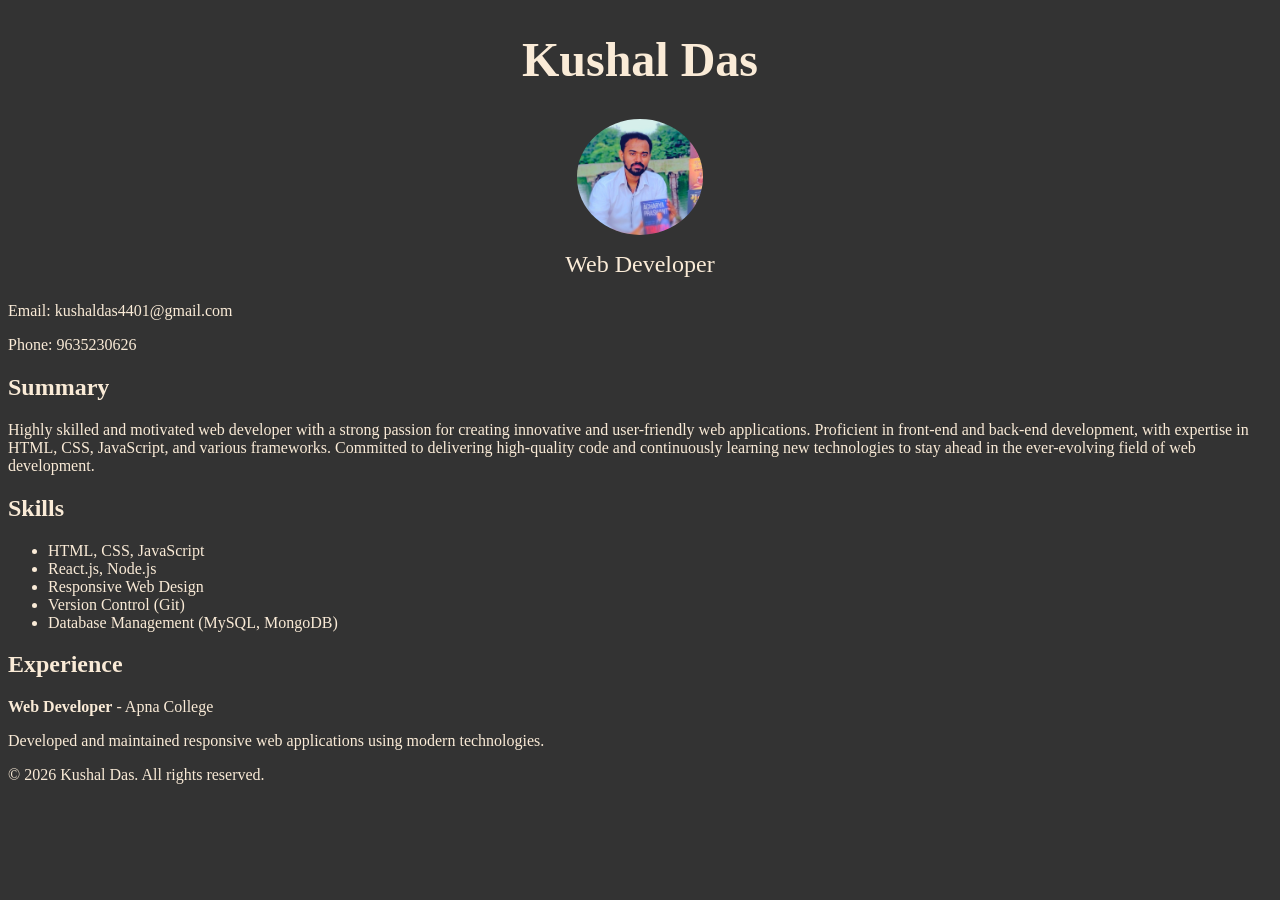
==== index.html @ 18f461fb "First commit: my resume website" ====
<!DOCTYPE html>
<html lang="en">
<head>
  <meta charset="UTF-8">
  <meta name="viewport" content="width=device-width, initial-scale=1.0">
  <title>My Resume</title>
  <link rel="stylesheet" href="style.css">
</head>
<body>
  <header>
    <span><h1>Kushal Das</h1></span>
    <span><img src="kdas.jpeg" alt="Profile Picture" width="150"></span>
    <p id="website">Web Developer</p>
    <p>Email: kushaldas4401@gmail.com</p>
    <p>Phone: 9635230626</p>
  </header>
  <section>
    <h2>Summary</h2>
    <p>Highly skilled and motivated web developer with a strong passion for creating innovative and user-friendly web applications. Proficient in front-end and back-end development, with expertise in HTML, CSS, JavaScript, and various frameworks. Committed to delivering high-quality code and continuously learning new technologies to stay ahead in the ever-evolving field of web development.</p>
   </section>
   <section>
    <h2>Skills</h2>
    <ul>
      <li>HTML, CSS, JavaScript</li>
      <li>React.js, Node.js</li>
      <li>Responsive Web Design</li>
      <li>Version Control (Git)</li>
      <li>Database Management (MySQL, MongoDB)</li>
    </ul>
   </section>
   <section>
    <h2>Experience</h2>
    <p><strong>Web Developer</strong> - Apna College</p>
    <p>Developed and maintained responsive web applications using modern technologies.</p>
   </section>
   <footer>
    <p>&copy; 2026 Kushal Das. All rights reserved.</p>
   </footer>
</body>
</html>
---- style.css ----
body{
    color:antiquewhite;
    background-color: #333;
}
h1{
    text-align: center;
    font-size: 3rem;
    margin-top: 2rem;
}
img{
    width: 10%;
    display: block;
    margin: 0 auto;
    height: auto;
    border-radius: 50%;

}
#website{
    text-align: center;
    font-size: 1.5rem;
    margin-top: 1rem;
}
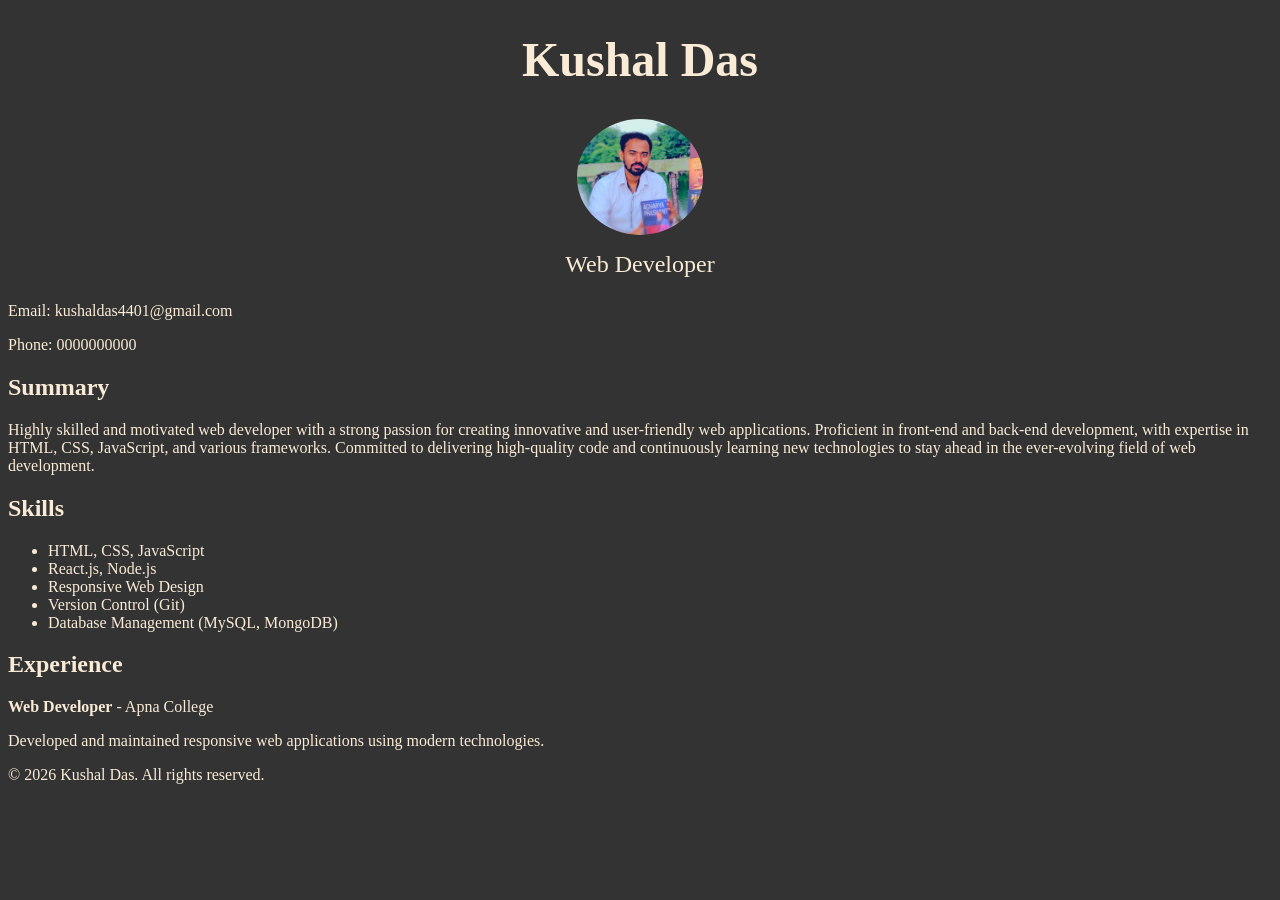
==== commit e5b1b498: "Update phone Number" ====
--- a/index.html
+++ b/index.html
@@ -12,7 +12,7 @@
     <span><img src="kdas.jpeg" alt="Profile Picture" width="150"></span>
     <p id="website">Web Developer</p>
     <p>Email: kushaldas4401@gmail.com</p>
-    <p>Phone: 9635230626</p>
+    <p>Phone: 0000000000</p>
   </header>
   <section>
     <h2>Summary</h2>
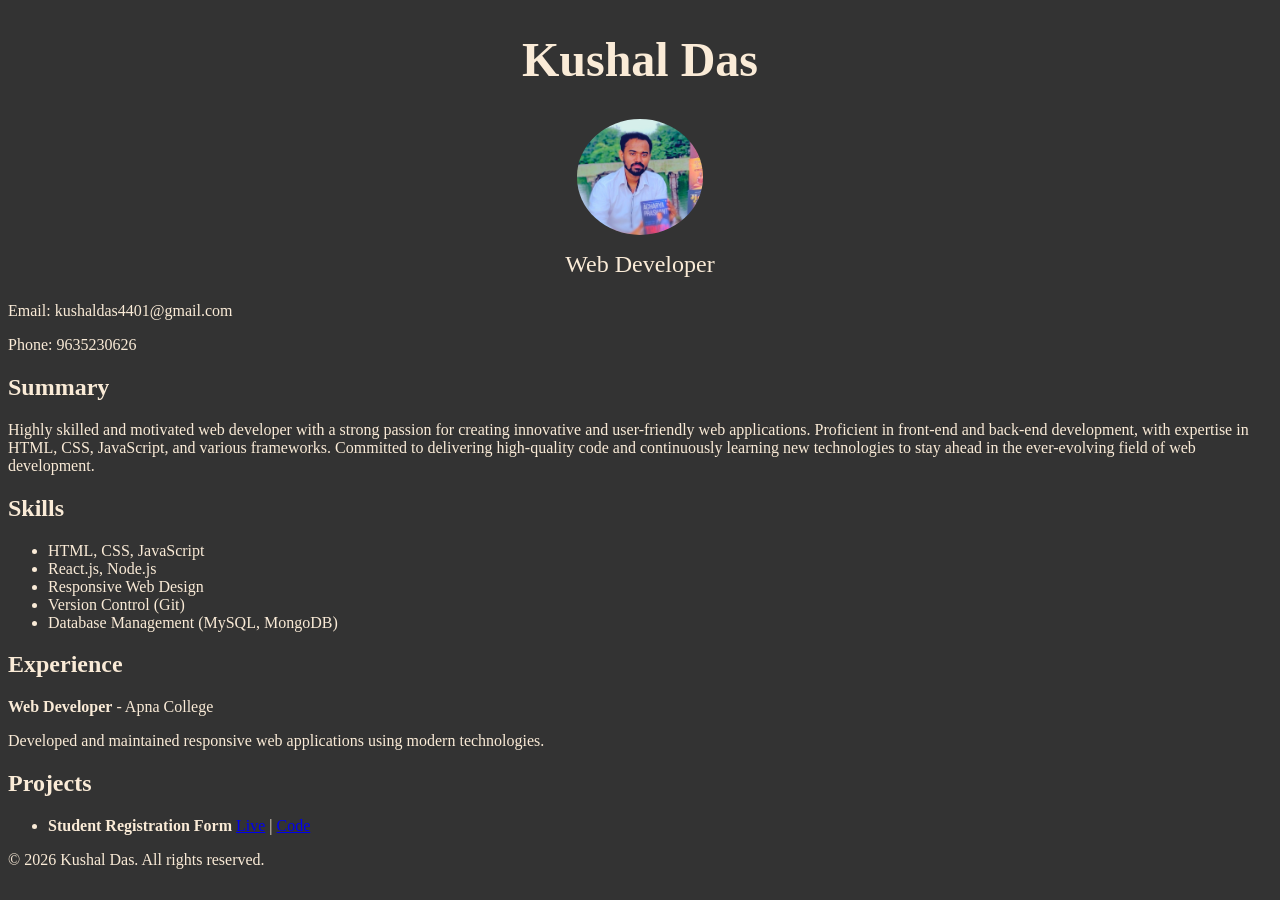
==== commit 7d4141f2: "Add files via upload" ====
--- a/index.html
+++ b/index.html
@@ -1,40 +1,51 @@
-<!DOCTYPE html>
-<html lang="en">
-<head>
-  <meta charset="UTF-8">
-  <meta name="viewport" content="width=device-width, initial-scale=1.0">
-  <title>My Resume</title>
-  <link rel="stylesheet" href="style.css">
-</head>
-<body>
-  <header>
-    <span><h1>Kushal Das</h1></span>
-    <span><img src="kdas.jpeg" alt="Profile Picture" width="150"></span>
-    <p id="website">Web Developer</p>
-    <p>Email: kushaldas4401@gmail.com</p>
-    <p>Phone: 0000000000</p>
-  </header>
-  <section>
-    <h2>Summary</h2>
-    <p>Highly skilled and motivated web developer with a strong passion for creating innovative and user-friendly web applications. Proficient in front-end and back-end development, with expertise in HTML, CSS, JavaScript, and various frameworks. Committed to delivering high-quality code and continuously learning new technologies to stay ahead in the ever-evolving field of web development.</p>
-   </section>
-   <section>
-    <h2>Skills</h2>
-    <ul>
-      <li>HTML, CSS, JavaScript</li>
-      <li>React.js, Node.js</li>
-      <li>Responsive Web Design</li>
-      <li>Version Control (Git)</li>
-      <li>Database Management (MySQL, MongoDB)</li>
-    </ul>
-   </section>
-   <section>
-    <h2>Experience</h2>
-    <p><strong>Web Developer</strong> - Apna College</p>
-    <p>Developed and maintained responsive web applications using modern technologies.</p>
-   </section>
-   <footer>
-    <p>&copy; 2026 Kushal Das. All rights reserved.</p>
-   </footer>
-</body>
+<!DOCTYPE html>
+<html lang="en">
+<head>
+  <meta charset="UTF-8">
+  <meta name="viewport" content="width=device-width, initial-scale=1.0">
+  <title>My Resume</title>
+  <link rel="stylesheet" href="style.css">
+</head>
+<body>
+  <header>
+    <span><h1>Kushal Das</h1></span>
+    <span><img src="kdas.jpeg" alt="Profile Picture" width="150"></span>
+    <p id="website">Web Developer</p>
+    <p>Email: kushaldas4401@gmail.com</p>
+    <p>Phone: 9635230626</p>
+  </header>
+  <section>
+    <h2>Summary</h2>
+    <p>Highly skilled and motivated web developer with a strong passion for creating innovative and user-friendly web applications. Proficient in front-end and back-end development, with expertise in HTML, CSS, JavaScript, and various frameworks. Committed to delivering high-quality code and continuously learning new technologies to stay ahead in the ever-evolving field of web development.</p>
+   </section>
+   <section>
+    <h2>Skills</h2>
+    <ul>
+      <li>HTML, CSS, JavaScript</li>
+      <li>React.js, Node.js</li>
+      <li>Responsive Web Design</li>
+      <li>Version Control (Git)</li>
+      <li>Database Management (MySQL, MongoDB)</li>
+    </ul>
+   </section>
+   <section>
+    <h2>Experience</h2>
+    <p><strong>Web Developer</strong> - Apna College</p>
+    <p>Developed and maintained responsive web applications using modern technologies.</p>
+   </section>
+   <section>
+    <h2>Projects</h2>
+    <ul>
+        <li>
+            <strong>Student Registration Form</strong>
+            <a href="https://kushaldas4401.github.io/student-registration-form" target="_blank">Live</a> |
+            <a href="https://github.com/kushaldas4401/student-registration-form" target="_blank">Code</a>
+
+        </li>
+    </ul>
+   </section>
+   <footer>
+    <p>&copy; 2026 Kushal Das. All rights reserved.</p>
+   </footer>
+</body>
 </html>
--- a/style.css
+++ b/style.css
@@ -1,22 +1,22 @@
-body{
-    color:antiquewhite;
-    background-color: #333;
-}
-h1{
-    text-align: center;
-    font-size: 3rem;
-    margin-top: 2rem;
-}
-img{
-    width: 10%;
-    display: block;
-    margin: 0 auto;
-    height: auto;
-    border-radius: 50%;
-
-}
-#website{
-    text-align: center;
-    font-size: 1.5rem;
-    margin-top: 1rem;
-}
+body{
+    color:antiquewhite;
+    background-color: #333;
+}
+h1{
+    text-align: center;
+    font-size: 3rem;
+    margin-top: 2rem;
+}
+img{
+    width: 10%;
+    display: block;
+    margin: 0 auto;
+    height: auto;
+    border-radius: 50%;
+
+}
+#website{
+    text-align: center;
+    font-size: 1.5rem;
+    margin-top: 1rem;
+}
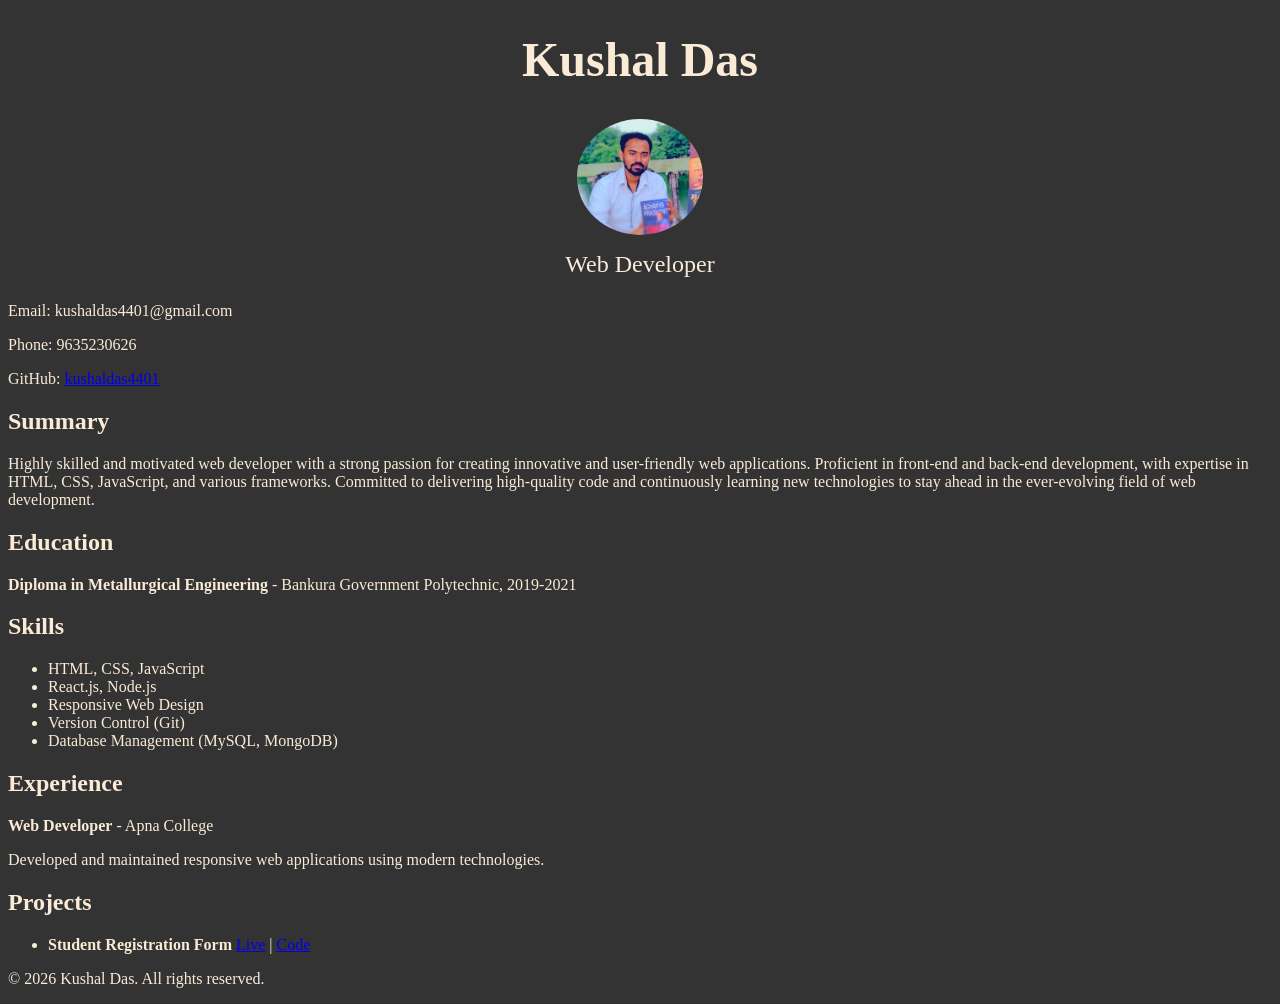
==== commit 671ce90b: "Add education" ====
--- a/index.html
+++ b/index.html
@@ -13,10 +13,15 @@
     <p id="website">Web Developer</p>
     <p>Email: kushaldas4401@gmail.com</p>
     <p>Phone: 9635230626</p>
+    <p>GitHub: <a href="https://github.com/kushaldas4401" target="_blank">kushaldas4401</a></p>
   </header>
   <section>
     <h2>Summary</h2>
     <p>Highly skilled and motivated web developer with a strong passion for creating innovative and user-friendly web applications. Proficient in front-end and back-end development, with expertise in HTML, CSS, JavaScript, and various frameworks. Committed to delivering high-quality code and continuously learning new technologies to stay ahead in the ever-evolving field of web development.</p>
+   </section>
+   <section>
+    <h2>Education</h2>
+    <p><strong>Diploma in Metallurgical Engineering</strong> - Bankura Government Polytechnic, 2019-2021</p>
    </section>
    <section>
     <h2>Skills</h2>
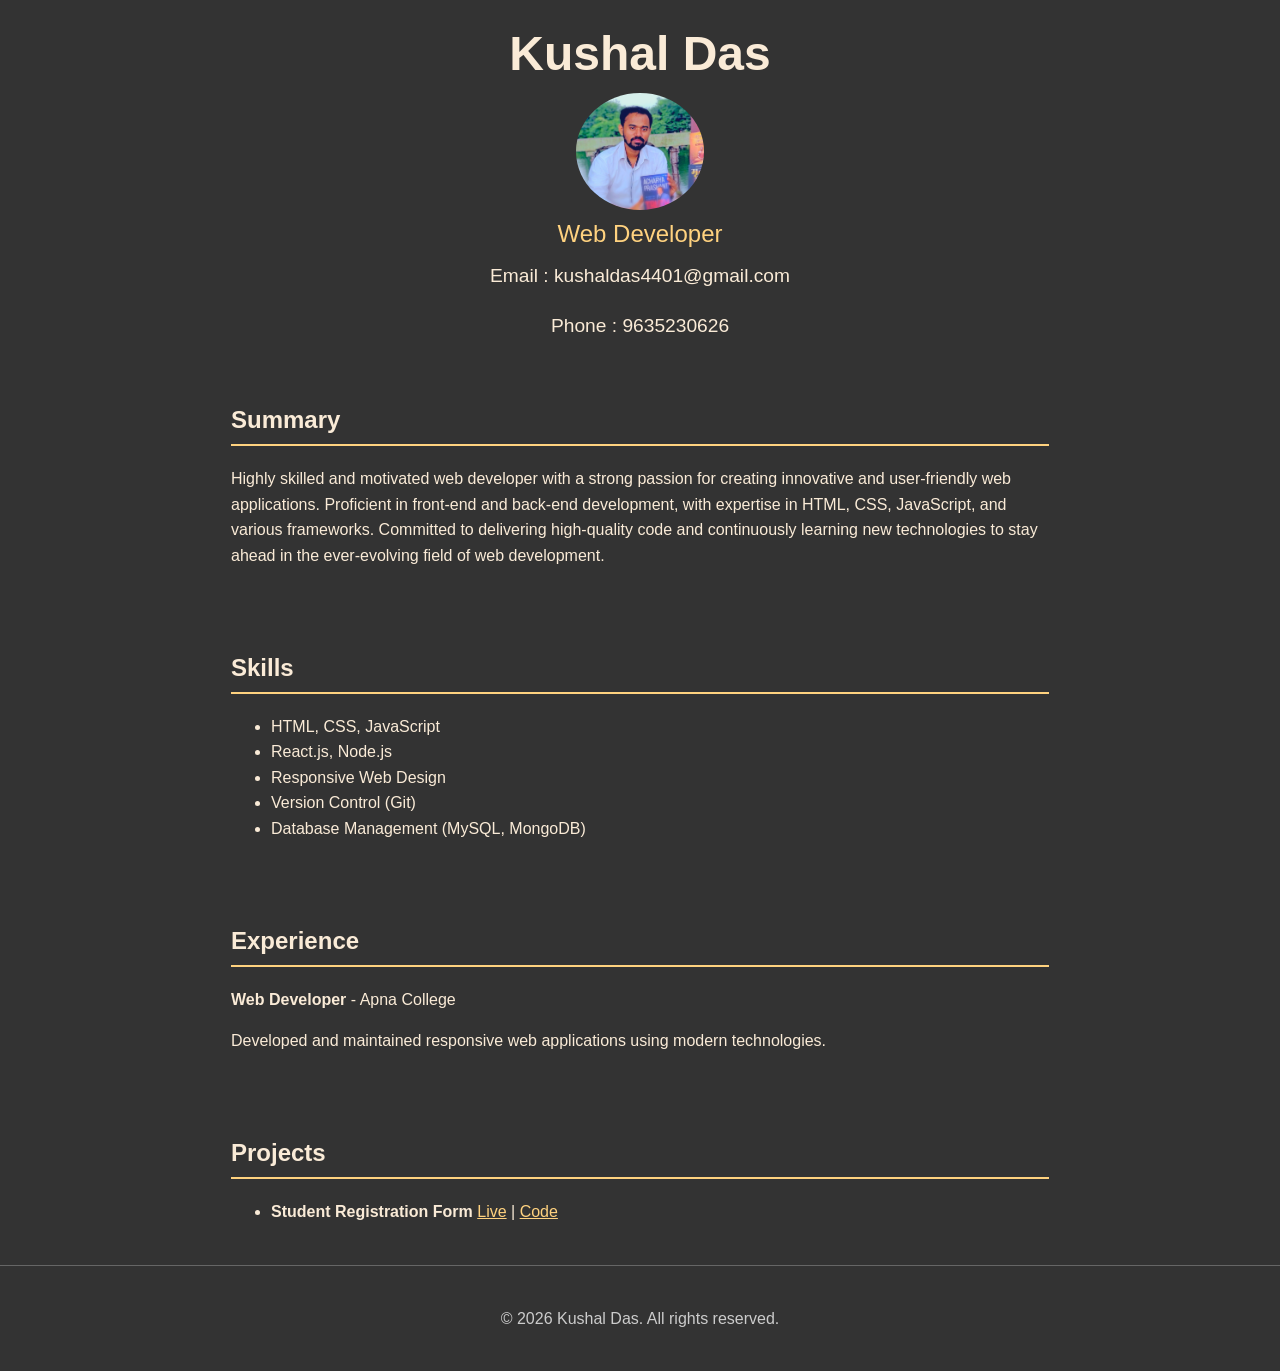
==== commit 9c6bf29c: "Move resume files to root" ====
--- a/index.html
+++ b/index.html
@@ -11,17 +11,12 @@
     <span><h1>Kushal Das</h1></span>
     <span><img src="kdas.jpeg" alt="Profile Picture" width="150"></span>
     <p id="website">Web Developer</p>
-    <p>Email: kushaldas4401@gmail.com</p>
-    <p>Phone: 9635230626</p>
-    <p>GitHub: <a href="https://github.com/kushaldas4401" target="_blank">kushaldas4401</a></p>
+    <p id="email">Email : kushaldas4401@gmail.com</p>
+    <p id="phone">Phone : 9635230626</p>
   </header>
   <section>
     <h2>Summary</h2>
     <p>Highly skilled and motivated web developer with a strong passion for creating innovative and user-friendly web applications. Proficient in front-end and back-end development, with expertise in HTML, CSS, JavaScript, and various frameworks. Committed to delivering high-quality code and continuously learning new technologies to stay ahead in the ever-evolving field of web development.</p>
-   </section>
-   <section>
-    <h2>Education</h2>
-    <p><strong>Diploma in Metallurgical Engineering</strong> - Bankura Government Polytechnic, 2019-2021</p>
    </section>
    <section>
     <h2>Skills</h2>
--- a/style.css
+++ b/style.css
@@ -19,4 +19,244 @@
     text-align: center;
     font-size: 1.5rem;
     margin-top: 1rem;
-}+}
+
+#email{
+    text-align: center;
+    font-size: 1.2rem;
+    margin-top: 0.5rem;
+}
+
+#phone{
+    text-align: center;
+    font-size: 1.2rem;
+    margin-top: 0.5rem;
+}
+
+/* ===== রঙ (এখান থেকে সহজে বদলানো যায়) ===== */
+:root{
+    --bg: #333;
+    --bg-card: #444;
+    --border: #666;
+    --text: antiquewhite;
+    --text-soft: #ccc;
+    --accent: #ffd27f;
+    --btn-text: #333;
+}
+:root[data-theme="light"]{
+    --bg: #faf6ef;
+    --bg-card: #ffffff;
+    --border: #d9cfbf;
+    --text: #2d2a26;
+    --text-soft: #6b645b;
+    --accent: #b5651d;
+    --btn-text: #ffffff;
+}
+
+*{ box-sizing: border-box; }
+html{ scroll-behavior: smooth; }
+
+body{
+    margin: 0;
+    color: var(--text);
+    background-color: var(--bg);
+    font-family: "Segoe UI", Arial, sans-serif;
+    line-height: 1.6;
+    transition: background-color 0.3s, color 0.3s;
+}
+a{ color: var(--accent); }
+
+/* ===== Navbar ===== */
+.navbar{
+    position: sticky;
+    top: 0;
+    z-index: 10;
+    display: flex;
+    align-items: center;
+    justify-content: space-between;
+    gap: 1rem;
+    padding: 0.7rem 1.2rem;
+    background-color: var(--bg);
+    border-bottom: 1px solid var(--border);
+}
+.brand{
+    font-weight: bold;
+    text-decoration: none;
+    color: var(--text);
+}
+.nav-links{
+    display: flex;
+    flex-wrap: wrap;
+    gap: 1rem;
+    list-style: none;
+    margin: 0;
+    padding: 0;
+}
+.nav-links a{
+    text-decoration: none;
+    color: var(--text-soft);
+}
+.nav-links a:hover{ color: var(--accent); }
+
+.icon-btn{
+    border: 1px solid var(--border);
+    background: var(--bg-card);
+    color: var(--text);
+    border-radius: 50%;
+    width: 2.2rem;
+    height: 2.2rem;
+    cursor: pointer;
+    font-size: 1rem;
+}
+.icon-btn:hover{ border-color: var(--accent); }
+
+/* ===== Hero ===== */
+.hero{ text-align: center; padding: 2rem 1rem 1rem; }
+.hero img{
+    width: 150px;
+    height: 150px;
+    object-fit: cover;
+    display: block;
+    margin: 0 auto;
+    border-radius: 50%;
+    border: 3px solid var(--accent);
+}
+h1{
+    font-size: 3rem;
+    margin: 1rem 0 0;
+}
+#website{
+    font-size: 1.5rem;
+    margin: 0.3rem 0;
+    color: var(--accent);
+}
+.tagline{ color: var(--text-soft); margin: 0.3rem 0 1.2rem; }
+.hero-buttons{
+    display: flex;
+    flex-wrap: wrap;
+    justify-content: center;
+    gap: 0.6rem;
+}
+.btn{
+    display: inline-block;
+    padding: 0.5rem 1.1rem;
+    border-radius: 6px;
+    border: 2px solid var(--accent);
+    background-color: var(--accent);
+    color: var(--btn-text);
+    font-size: 1rem;
+    font-weight: bold;
+    text-decoration: none;
+    cursor: pointer;
+    transition: transform 0.2s;
+}
+.btn:hover{ transform: translateY(-2px); }
+.btn-outline{ background: transparent; color: var(--accent); }
+
+/* ===== Sections ===== */
+section{
+    max-width: 850px;
+    margin: 0 auto;
+    padding: 1.5rem 1rem;
+}
+h2{
+    border-bottom: 2px solid var(--accent);
+    padding-bottom: 0.3rem;
+    margin-top: 1rem;
+}
+.sub{ margin-bottom: 0.4rem; color: var(--text-soft); font-size: 1rem; }
+
+/* Skill chips */
+.chips{ display: flex; flex-wrap: wrap; gap: 0.5rem; }
+.chip{
+    padding: 0.3rem 0.8rem;
+    border-radius: 999px;
+    border: 1px solid var(--border);
+    background: var(--bg-card);
+}
+.chip:hover{ border-color: var(--accent); }
+
+/* Stats */
+.stats{
+    display: grid;
+    grid-template-columns: repeat(auto-fit, minmax(150px, 1fr));
+    gap: 1rem;
+    margin-top: 1.2rem;
+}
+.stat{
+    background: var(--bg-card);
+    border: 1px solid var(--border);
+    border-radius: 10px;
+    padding: 0.8rem;
+    text-align: center;
+}
+.stat .num{ display: block; font-size: 2rem; font-weight: bold; color: var(--accent); }
+
+/* Timeline */
+.timeline{ border-left: 3px solid var(--accent); padding-left: 1rem; }
+.timeline-item{ margin-bottom: 1rem; }
+.timeline-item h3{ margin: 0; }
+.meta{ color: var(--text-soft); margin: 0.2rem 0; }
+
+.plain-list{ list-style: none; padding: 0; }
+.plain-list li{ margin: 0.4rem 0; }
+
+/* ===== Projects ===== */
+.projects{
+    display: grid;
+    grid-template-columns: repeat(auto-fill, minmax(250px, 1fr));
+    gap: 1rem;
+}
+.project-card{
+    background-color: var(--bg-card);
+    border: 1px solid var(--border);
+    border-radius: 10px;
+    padding: 1rem;
+    transition: transform 0.2s, border-color 0.2s;
+}
+.project-card:hover{ transform: translateY(-5px); border-color: var(--accent); }
+.project-card h3{ margin-top: 0; }
+.project-card .tech{ font-size: 0.85rem; color: var(--text-soft); }
+.project-card a{
+    display: inline-block;
+    margin-right: 0.5rem;
+    padding: 0.3rem 0.8rem;
+    border-radius: 5px;
+    background-color: var(--accent);
+    color: var(--btn-text);
+    text-decoration: none;
+    font-weight: bold;
+}
+
+/* ===== Footer & top button ===== */
+footer{
+    text-align: center;
+    padding: 1.5rem;
+    border-top: 1px solid var(--border);
+    color: var(--text-soft);
+}
+#to-top{
+    position: fixed;
+    right: 1rem;
+    bottom: 1rem;
+    display: none;
+}
+
+/* ===== Scroll করলে ধীরে ভেসে আসা ===== */
+.reveal{ opacity: 0; transform: translateY(20px); transition: opacity 0.6s, transform 0.6s; }
+.reveal.visible{ opacity: 1; transform: none; }
+
+/* ===== মোবাইল ===== */
+@media (max-width: 600px){
+    h1{ font-size: 2.2rem; }
+    .nav-links{ display: none; }
+    .hero img{ width: 120px; height: 120px; }
+}
+
+/* ===== Print / PDF ===== */
+@media print{
+    .navbar, .hero-buttons, #to-top{ display: none; }
+    body{ background: #fff; color: #000; }
+    .reveal{ opacity: 1; transform: none; }
+    a{ color: #000; }
+}
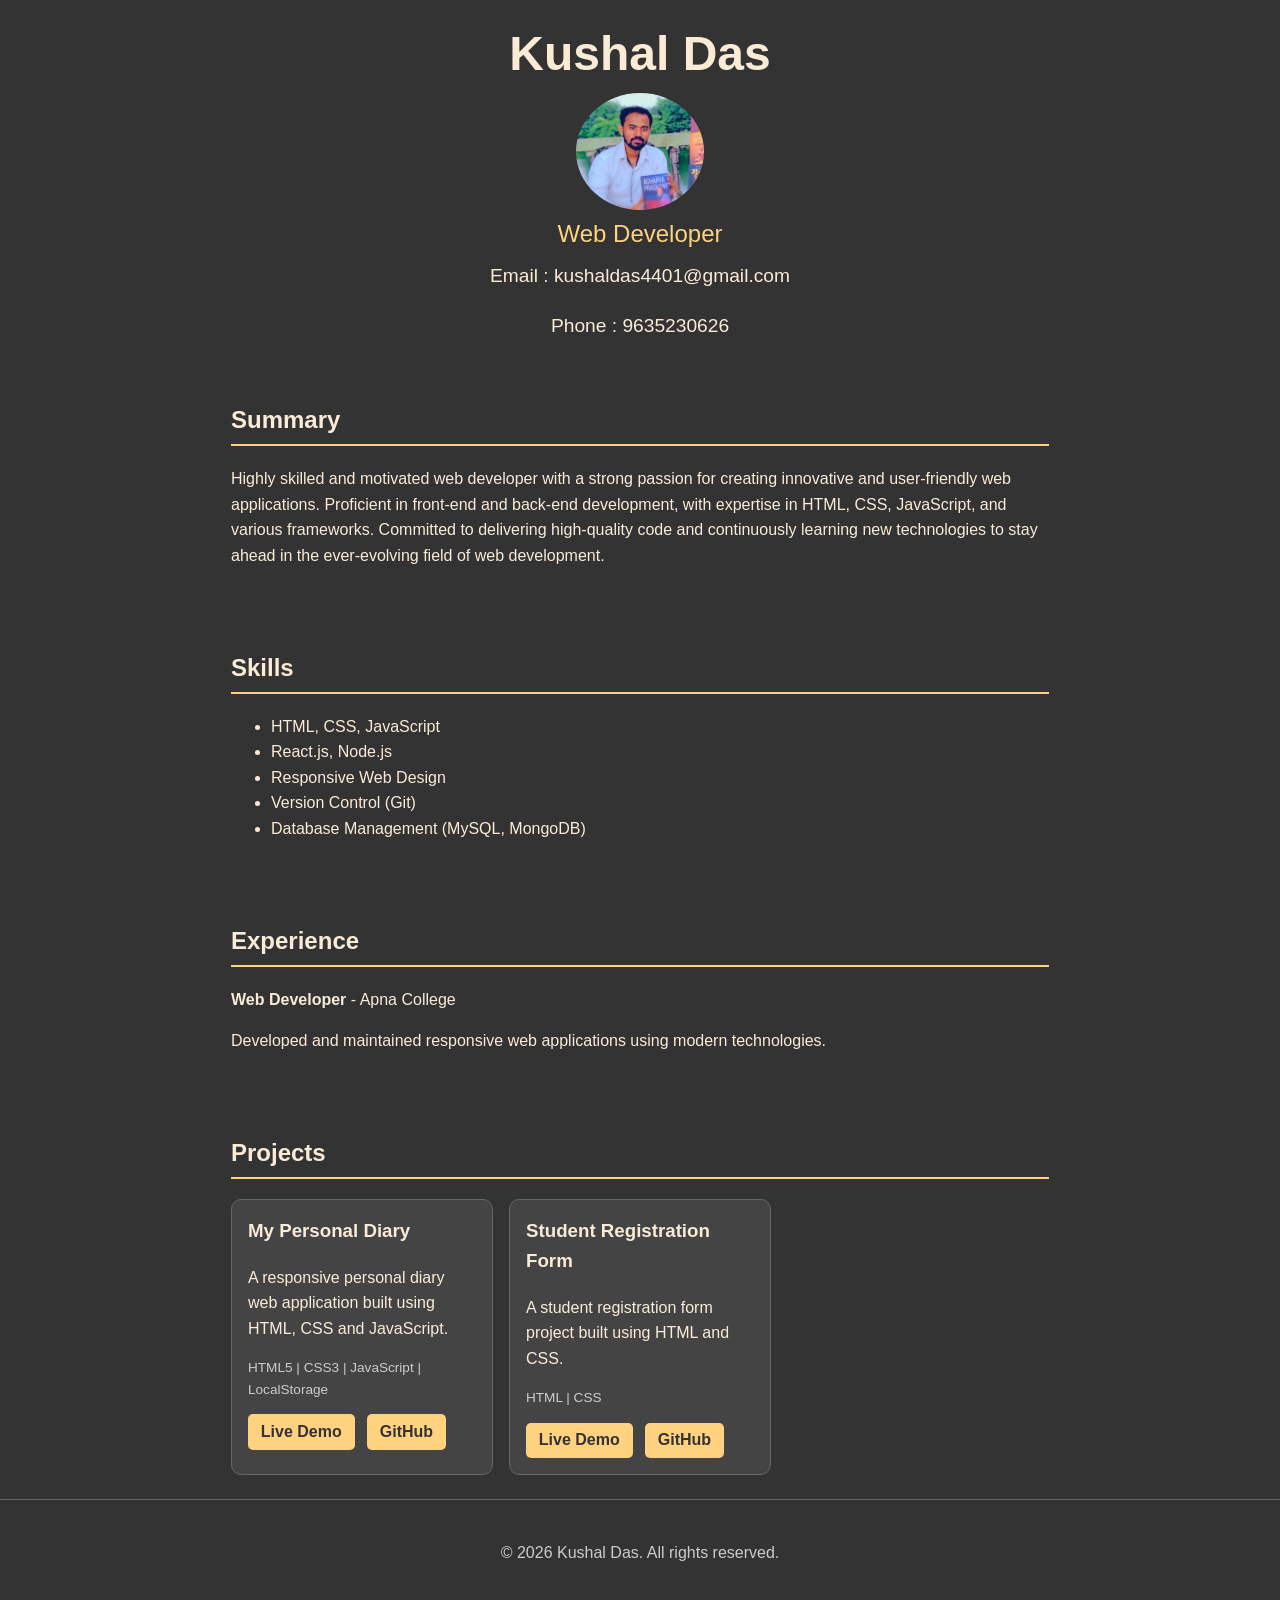
==== commit ef49c061: "update new project My Diary" ====
--- a/index.html
+++ b/index.html
@@ -33,17 +33,72 @@
     <p><strong>Web Developer</strong> - Apna College</p>
     <p>Developed and maintained responsive web applications using modern technologies.</p>
    </section>
-   <section>
+   
+<section>
     <h2>Projects</h2>
-    <ul>
-        <li>
-            <strong>Student Registration Form</strong>
-            <a href="https://kushaldas4401.github.io/student-registration-form" target="_blank">Live</a> |
-            <a href="https://github.com/kushaldas4401/student-registration-form" target="_blank">Code</a>
 
-        </li>
-    </ul>
-   </section>
+    <div class="projects">
+
+        <!-- Project 1: My Personal Diary -->
+        <div class="project-card">
+
+            <h3>My Personal Diary</h3>
+
+            <p>
+                A responsive personal diary web application
+                built using HTML, CSS and JavaScript.
+            </p>
+
+            <p class="tech">
+                HTML5 | CSS3 | JavaScript | LocalStorage
+            </p>
+
+            <a href="https://kushaldas4401.github.io/My-Personal-Diary/"
+               target="_blank"
+               rel="noopener noreferrer">
+                Live Demo
+            </a>
+
+            <a href="https://github.com/kushaldas4401/My-Personal-Diary"
+               target="_blank"
+               rel="noopener noreferrer">
+                GitHub
+            </a>
+
+        </div>
+
+
+        <!-- Project 2: Student Registration Form -->
+        <div class="project-card">
+
+            <h3>Student Registration Form</h3>
+
+            <p>
+                A student registration form project
+                built using HTML and CSS.
+            </p>
+
+            <p class="tech">
+                HTML | CSS
+            </p>
+
+            <a href="https://kushaldas4401.github.io/student-registration-form"
+               target="_blank"
+               rel="noopener noreferrer">
+                Live Demo
+            </a>
+
+            <a href="https://github.com/kushaldas4401/student-registration-form"
+               target="_blank"
+               rel="noopener noreferrer">
+                GitHub
+            </a>
+
+        </div>
+
+    </div>
+</section>
+
    <footer>
     <p>&copy; 2026 Kushal Das. All rights reserved.</p>
    </footer>
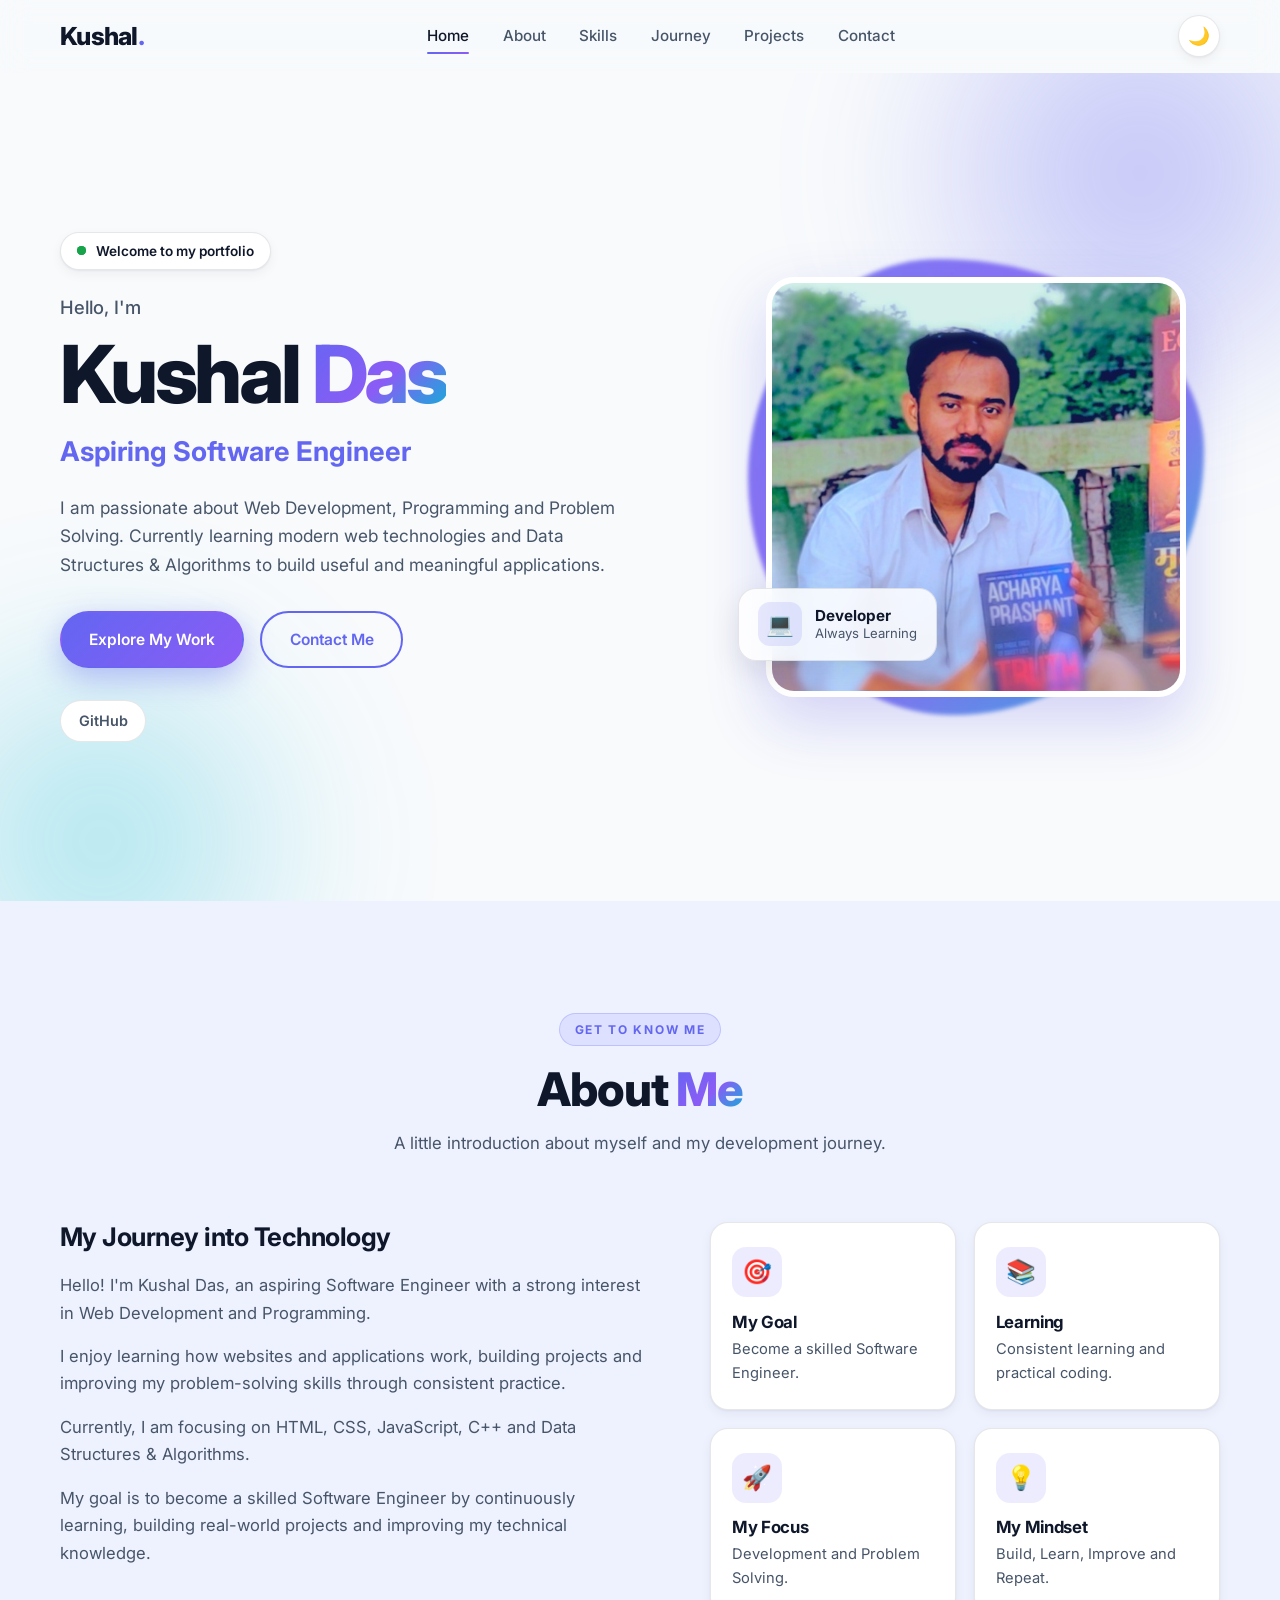
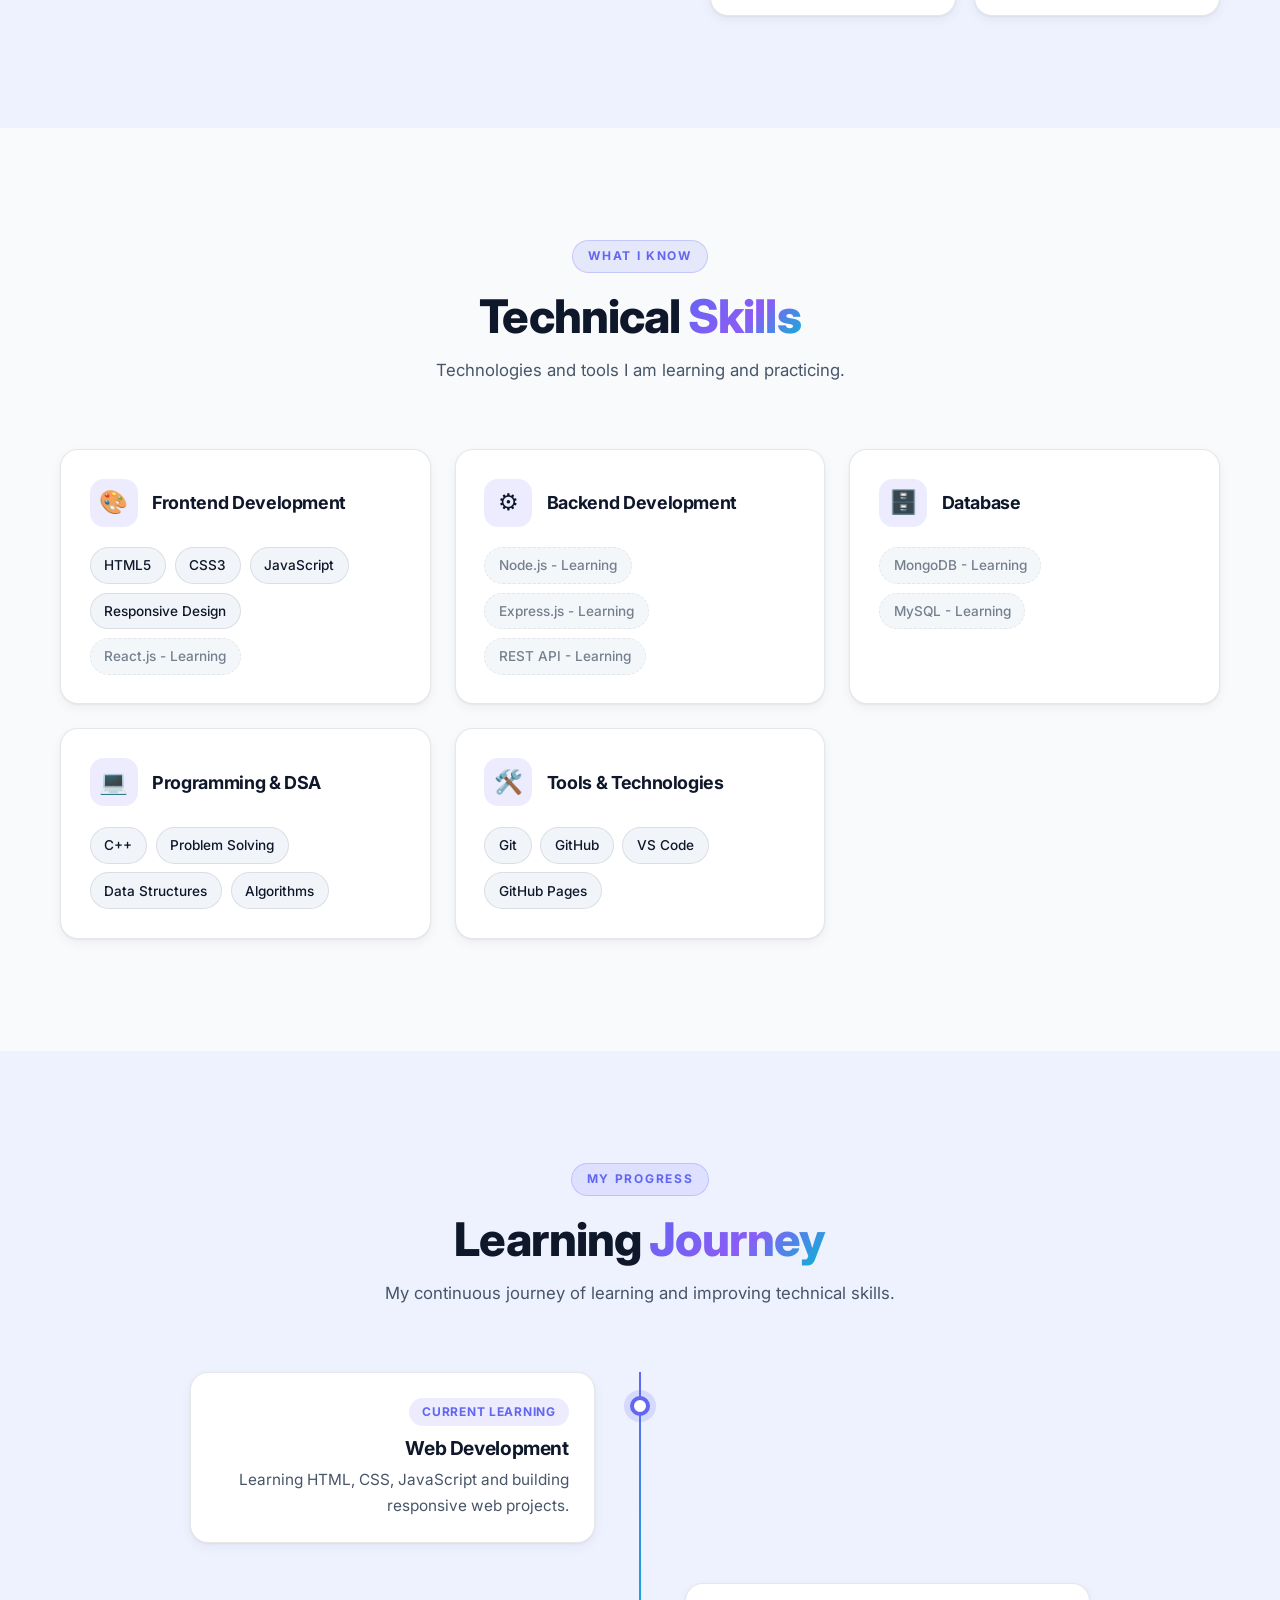
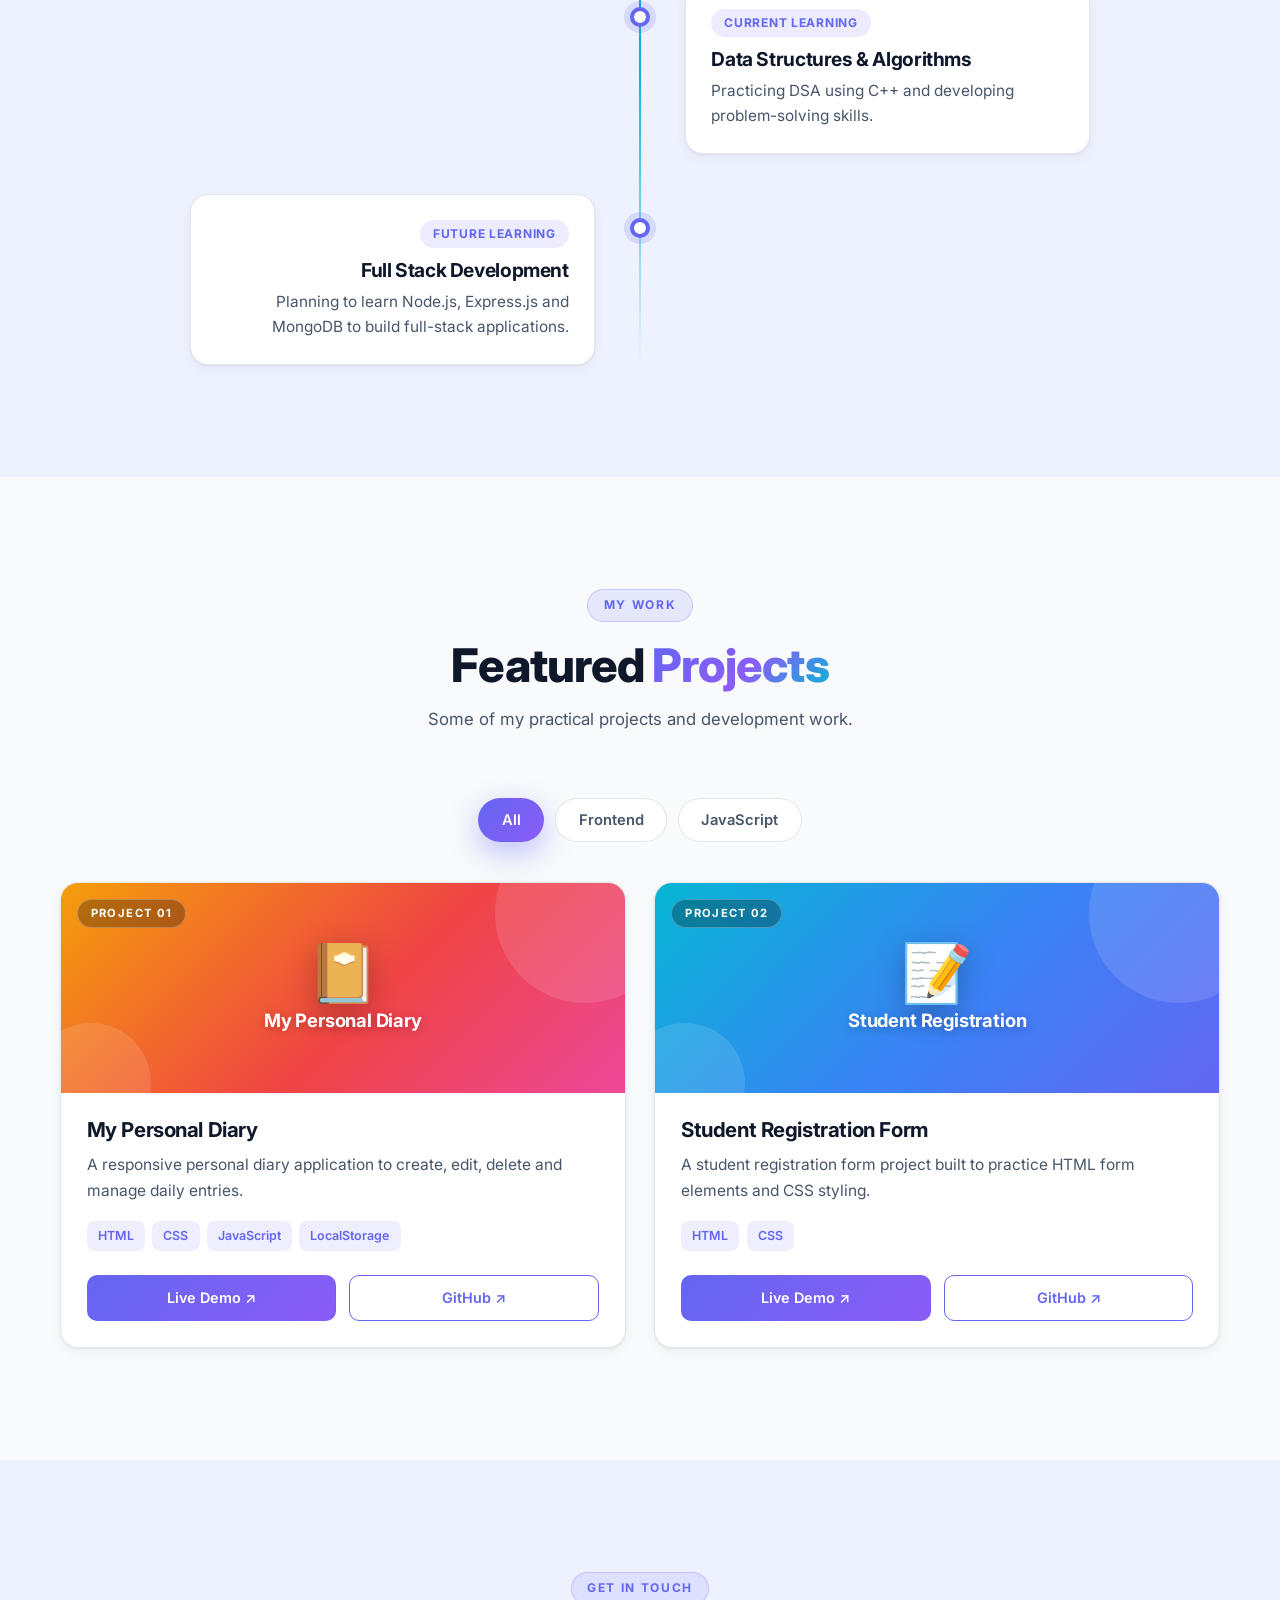
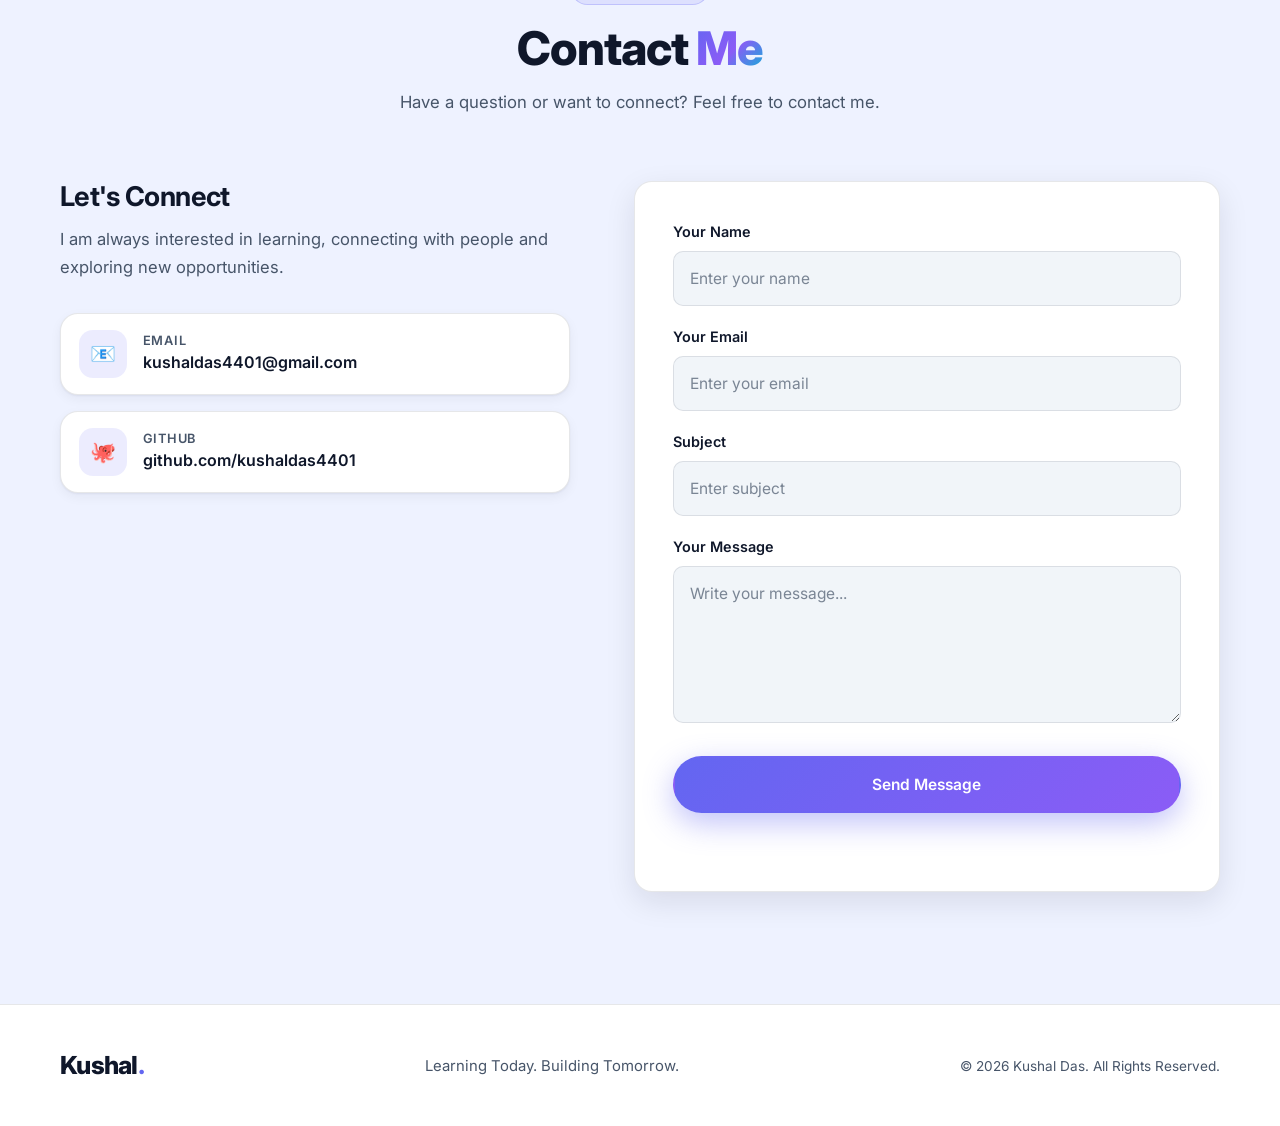
==== commit 8b499fe7: "Resume Updated high quality design" ====
--- a/index.html
+++ b/index.html
@@ -1,106 +1,883 @@
 <!DOCTYPE html>
 <html lang="en">
+
 <head>
-  <meta charset="UTF-8">
-  <meta name="viewport" content="width=device-width, initial-scale=1.0">
-  <title>My Resume</title>
-  <link rel="stylesheet" href="style.css">
+    <meta charset="UTF-8">
+    <meta name="viewport" content="width=device-width, initial-scale=1.0">
+
+    <meta name="description"
+        content="Kushal Das - Web Developer Portfolio. Explore my skills, projects and development journey.">
+
+    <meta name="author" content="Kushal Das">
+
+    <title>Kushal Das | Developer Portfolio</title>
+
+    <!-- Favicon (inline, so no extra file is needed) -->
+    <link rel="icon"
+        href="data:image/svg+xml,<svg xmlns='http://www.w3.org/2000/svg' viewBox='0 0 100 100'><text y='.9em' font-size='90'>💻</text></svg>">
+
+    <!-- Open Graph (link preview on WhatsApp, LinkedIn etc.) -->
+    <meta property="og:type" content="website">
+    <meta property="og:title" content="Kushal Das | Developer Portfolio">
+    <meta property="og:description"
+        content="Web Developer Portfolio. Explore my skills, projects and development journey.">
+    <!-- og:image-e full URL dite hobe, jemon:
+    <meta property="og:image" content="https://YOUR-SITE-URL/kdas.jpeg"> -->
+
+    <!-- Google Fonts -->
+    <link rel="preconnect" href="https://fonts.googleapis.com">
+    <link rel="preconnect" href="https://fonts.gstatic.com" crossorigin>
+
+    <link href="https://fonts.googleapis.com/css2?family=Inter:wght@400;500;600;700;800&display=swap"
+        rel="stylesheet">
+
+    <!-- CSS -->
+    <link rel="stylesheet" href="style.css">
+
+    <!-- JavaScript -->
+    <script src="app.js" defer></script>
+
 </head>
+
 <body>
-  <header>
-    <span><h1>Kushal Das</h1></span>
-    <span><img src="kdas.jpeg" alt="Profile Picture" width="150"></span>
-    <p id="website">Web Developer</p>
-    <p id="email">Email : kushaldas4401@gmail.com</p>
-    <p id="phone">Phone : 9635230626</p>
-  </header>
-  <section>
-    <h2>Summary</h2>
-    <p>Highly skilled and motivated web developer with a strong passion for creating innovative and user-friendly web applications. Proficient in front-end and back-end development, with expertise in HTML, CSS, JavaScript, and various frameworks. Committed to delivering high-quality code and continuously learning new technologies to stay ahead in the ever-evolving field of web development.</p>
-   </section>
-   <section>
-    <h2>Skills</h2>
-    <ul>
-      <li>HTML, CSS, JavaScript</li>
-      <li>React.js, Node.js</li>
-      <li>Responsive Web Design</li>
-      <li>Version Control (Git)</li>
-      <li>Database Management (MySQL, MongoDB)</li>
-    </ul>
-   </section>
-   <section>
-    <h2>Experience</h2>
-    <p><strong>Web Developer</strong> - Apna College</p>
-    <p>Developed and maintained responsive web applications using modern technologies.</p>
-   </section>
-   
-<section>
-    <h2>Projects</h2>
-
-    <div class="projects">
-
-        <!-- Project 1: My Personal Diary -->
-        <div class="project-card">
-
-            <h3>My Personal Diary</h3>
+
+    <!-- =========================
+         NAVIGATION BAR
+    ========================== -->
+
+    <header class="header">
+
+        <nav class="navbar container">
+
+            <a href="#hero" class="logo">
+                Kushal<span>.</span>
+            </a>
+
+            <ul class="nav-links" id="navLinks">
+
+                <li><a href="#hero" class="nav-link">Home</a></li>
+
+                <li><a href="#about" class="nav-link">About</a></li>
+
+                <li><a href="#skills" class="nav-link">Skills</a></li>
+
+                <li><a href="#journey" class="nav-link">Journey</a></li>
+
+                <li><a href="#projects" class="nav-link">Projects</a></li>
+
+                <li><a href="#contact" class="nav-link">Contact</a></li>
+
+            </ul>
+
+            <div class="nav-actions">
+
+                <button class="theme-toggle icon-btn"
+                    id="themeToggle"
+                    aria-label="Toggle dark and light theme">
+                    <span id="themeIcon">☀</span>
+                </button>
+
+                <button class="menu-toggle icon-btn"
+                    id="menuToggle"
+                    aria-label="Open navigation menu"
+                    aria-expanded="false"
+                    aria-controls="navLinks">
+
+                    <span></span>
+                    <span></span>
+                    <span></span>
+
+                </button>
+
+            </div>
+
+        </nav>
+
+    </header>
+
+
+    <main>
+
+        <!-- =========================
+             HERO SECTION
+        ========================== -->
+
+        <section class="hero section-padding reveal" id="hero">
+
+            <div class="container hero-container">
+
+                <div class="hero-content">
+
+                    <span class="availability">
+                        <span class="status-dot"></span>
+                        Welcome to my portfolio
+                    </span>
+
+                    <p class="hero-intro">
+                        Hello, I'm
+                    </p>
+
+                    <h1>
+                        Kushal <span>Das</span>
+                    </h1>
+
+                    <p class="hero-title">
+                        Aspiring Software Engineer
+                    </p>
+
+                    <p class="hero-description">
+                        I am passionate about Web Development,
+                        Programming and Problem Solving.
+
+                        Currently learning modern web technologies
+                        and Data Structures & Algorithms to build
+                        useful and meaningful applications.
+                    </p>
+
+                    <div class="hero-buttons">
+
+                        <a href="#projects" class="btn btn-primary">
+                            Explore My Work
+                        </a>
+
+                        <a href="#contact" class="btn btn-outline">
+                            Contact Me
+                        </a>
+
+                    </div>
+
+                    <div class="social-links">
+
+                        <a href="https://github.com/kushaldas4401"
+                            target="_blank"
+                            rel="noopener noreferrer">
+                            GitHub
+                        </a>
+
+                        <!-- Nijer LinkedIn profile link ready hole ei line-ta chalu koro:
+                        <a href="https://www.linkedin.com/in/YOUR-USERNAME"
+                            target="_blank"
+                            rel="noopener noreferrer">
+                            LinkedIn
+                        </a>
+                        -->
+
+                    </div>
+
+                </div>
+
+
+                <div class="hero-image">
+
+                    <div class="image-decoration"></div>
+
+                    <img src="kdas.jpeg"
+                        alt="Kushal Das - Profile Photo"
+                        class="profile-image"
+                        width="400"
+                        height="400">
+
+                    <div class="floating-card">
+                        <span>💻</span>
+                        <div>
+                            <strong>Developer</strong>
+                            <p>Always Learning</p>
+                        </div>
+                    </div>
+
+                </div>
+
+            </div>
+
+        </section>
+
+
+        <!-- =========================
+             ABOUT SECTION
+        ========================== -->
+
+        <section class="about section-padding reveal" id="about">
+
+            <div class="container">
+
+                <div class="section-heading">
+
+                    <span class="section-label">GET TO KNOW ME</span>
+
+                    <h2>About <span>Me</span></h2>
+
+                    <p>
+                        A little introduction about myself
+                        and my development journey.
+                    </p>
+
+                </div>
+
+
+                <div class="about-content">
+
+                    <div class="about-text">
+
+                        <h3>My Journey into Technology</h3>
+
+                        <p>
+                            Hello! I'm Kushal Das, an aspiring
+                            Software Engineer with a strong interest
+                            in Web Development and Programming.
+                        </p>
+
+                        <p>
+                            I enjoy learning how websites and
+                            applications work, building projects
+                            and improving my problem-solving skills
+                            through consistent practice.
+                        </p>
+
+                        <p>
+                            Currently, I am focusing on HTML, CSS,
+                            JavaScript, C++ and Data Structures
+                            & Algorithms.
+                        </p>
+
+                        <p>
+                            My goal is to become a skilled Software
+                            Engineer by continuously learning,
+                            building real-world projects and
+                            improving my technical knowledge.
+                        </p>
+
+                    </div>
+
+
+                    <div class="about-highlights">
+
+                        <div class="highlight-card">
+                            <span class="highlight-icon">🎯</span>
+                            <h3>My Goal</h3>
+                            <p>Become a skilled Software Engineer.</p>
+                        </div>
+
+                        <div class="highlight-card">
+                            <span class="highlight-icon">📚</span>
+                            <h3>Learning</h3>
+                            <p>Consistent learning and practical coding.</p>
+                        </div>
+
+                        <div class="highlight-card">
+                            <span class="highlight-icon">🚀</span>
+                            <h3>My Focus</h3>
+                            <p>Development and Problem Solving.</p>
+                        </div>
+
+                        <div class="highlight-card">
+                            <span class="highlight-icon">💡</span>
+                            <h3>My Mindset</h3>
+                            <p>Build, Learn, Improve and Repeat.</p>
+                        </div>
+
+                    </div>
+
+                </div>
+
+            </div>
+
+        </section>
+
+
+        <!-- =========================
+             SKILLS SECTION
+        ========================== -->
+
+        <section class="skills section-padding reveal" id="skills">
+
+            <div class="container">
+
+                <div class="section-heading">
+
+                    <span class="section-label">WHAT I KNOW</span>
+
+                    <h2>Technical <span>Skills</span></h2>
+
+                    <p>
+                        Technologies and tools I am learning
+                        and practicing.
+                    </p>
+
+                </div>
+
+
+                <div class="skills-grid">
+
+
+                    <!-- Frontend -->
+
+                    <div class="skill-card">
+
+                        <div class="skill-card-header">
+                            <span class="skill-icon">🎨</span>
+                            <h3>Frontend Development</h3>
+                        </div>
+
+                        <div class="skill-tags">
+
+                            <span>HTML5</span>
+                            <span>CSS3</span>
+                            <span>JavaScript</span>
+                            <span>Responsive Design</span>
+                            <span class="tag-learning">React.js - Learning</span>
+
+                        </div>
+
+                    </div>
+
+
+                    <!-- Backend -->
+
+                    <div class="skill-card">
+
+                        <div class="skill-card-header">
+                            <span class="skill-icon">⚙️</span>
+                            <h3>Backend Development</h3>
+                        </div>
+
+                        <div class="skill-tags">
+
+                            <span class="tag-learning">Node.js - Learning</span>
+                            <span class="tag-learning">Express.js - Learning</span>
+                            <span class="tag-learning">REST API - Learning</span>
+
+                        </div>
+
+                    </div>
+
+
+                    <!-- Database -->
+
+                    <div class="skill-card">
+
+                        <div class="skill-card-header">
+                            <span class="skill-icon">🗄️</span>
+                            <h3>Database</h3>
+                        </div>
+
+                        <div class="skill-tags">
+
+                            <span class="tag-learning">MongoDB - Learning</span>
+                            <span class="tag-learning">MySQL - Learning</span>
+
+                        </div>
+
+                    </div>
+
+
+                    <!-- Programming -->
+
+                    <div class="skill-card">
+
+                        <div class="skill-card-header">
+                            <span class="skill-icon">💻</span>
+                            <h3>Programming & DSA</h3>
+                        </div>
+
+                        <div class="skill-tags">
+
+                            <span>C++</span>
+                            <span>Problem Solving</span>
+                            <span>Data Structures</span>
+                            <span>Algorithms</span>
+
+                        </div>
+
+                    </div>
+
+
+                    <!-- Tools -->
+
+                    <div class="skill-card">
+
+                        <div class="skill-card-header">
+                            <span class="skill-icon">🛠️</span>
+                            <h3>Tools & Technologies</h3>
+                        </div>
+
+                        <div class="skill-tags">
+
+                            <span>Git</span>
+                            <span>GitHub</span>
+                            <span>VS Code</span>
+                            <span>GitHub Pages</span>
+
+                        </div>
+
+                    </div>
+
+
+                </div>
+
+            </div>
+
+        </section>
+
+
+        <!-- =========================
+             JOURNEY SECTION
+        ========================== -->
+
+        <section class="journey section-padding reveal" id="journey">
+
+            <div class="container">
+
+                <div class="section-heading">
+
+                    <span class="section-label">MY PROGRESS</span>
+
+                    <h2>Learning <span>Journey</span></h2>
+
+                    <p>
+                        My continuous journey of learning
+                        and improving technical skills.
+                    </p>
+
+                </div>
+
+
+                <div class="timeline">
+
+
+                    <div class="timeline-item">
+
+                        <div class="timeline-dot"></div>
+
+                        <div class="timeline-content">
+
+                            <span class="timeline-date">
+                                Current Learning
+                            </span>
+
+                            <h3>Web Development</h3>
+
+                            <p>
+                                Learning HTML, CSS, JavaScript
+                                and building responsive web projects.
+                            </p>
+
+                        </div>
+
+                    </div>
+
+
+                    <div class="timeline-item">
+
+                        <div class="timeline-dot"></div>
+
+                        <div class="timeline-content">
+
+                            <span class="timeline-date">
+                                Current Learning
+                            </span>
+
+                            <h3>Data Structures & Algorithms</h3>
+
+                            <p>
+                                Practicing DSA using C++ and
+                                developing problem-solving skills.
+                            </p>
+
+                        </div>
+
+                    </div>
+
+
+                    <div class="timeline-item">
+
+                        <div class="timeline-dot"></div>
+
+                        <div class="timeline-content">
+
+                            <span class="timeline-date">
+                                Future Learning
+                            </span>
+
+                            <h3>Full Stack Development</h3>
+
+                            <p>
+                                Planning to learn Node.js,
+                                Express.js and MongoDB to
+                                build full-stack applications.
+                            </p>
+
+                        </div>
+
+                    </div>
+
+
+                </div>
+
+            </div>
+
+        </section>
+
+
+        <!-- =========================
+             PROJECTS SECTION
+        ========================== -->
+
+        <section class="projects-section section-padding reveal"
+            id="projects">
+
+            <div class="container">
+
+                <div class="section-heading">
+
+                    <span class="section-label">MY WORK</span>
+
+                    <h2>Featured <span>Projects</span></h2>
+
+                    <p>
+                        Some of my practical projects
+                        and development work.
+                    </p>
+
+                </div>
+
+
+                <!-- Project Filters -->
+
+                <div class="project-filters">
+
+                    <button class="filter-btn active"
+                        data-filter="all">
+                        All
+                    </button>
+
+                    <button class="filter-btn"
+                        data-filter="frontend">
+                        Frontend
+                    </button>
+
+                    <button class="filter-btn"
+                        data-filter="javascript">
+                        JavaScript
+                    </button>
+
+                </div>
+
+
+                <div class="projects-grid">
+
+
+                    <!-- My Personal Diary -->
+
+                    <article class="project-card"
+                        data-category="javascript frontend">
+
+                        <div class="project-number">
+                            PROJECT 01
+                        </div>
+
+                        <div class="project-visual diary-visual">
+                            <span>📔</span>
+                            <h3>My Personal Diary</h3>
+                        </div>
+
+                        <div class="project-info">
+
+                            <h3>My Personal Diary</h3>
+
+                            <p>
+                                A responsive personal diary
+                                application to create, edit,
+                                delete and manage daily entries.
+                            </p>
+
+                            <div class="project-tech">
+                                <span>HTML</span>
+                                <span>CSS</span>
+                                <span>JavaScript</span>
+                                <span>LocalStorage</span>
+                            </div>
+
+                            <div class="project-links">
+
+                                <a href="https://kushaldas4401.github.io/My-Personal-Diary/"
+                                    target="_blank"
+                                    rel="noopener noreferrer">
+                                    Live Demo ↗
+                                </a>
+
+                                <a href="https://github.com/kushaldas4401/My-Personal-Diary"
+                                    target="_blank"
+                                    rel="noopener noreferrer">
+                                    GitHub ↗
+                                </a>
+
+                            </div>
+
+                        </div>
+
+                    </article>
+
+
+                    <!-- Student Registration Form -->
+
+                    <article class="project-card"
+                        data-category="frontend">
+
+                        <div class="project-number">
+                            PROJECT 02
+                        </div>
+
+                        <div class="project-visual form-visual">
+                            <span>📝</span>
+                            <h3>Student Registration</h3>
+                        </div>
+
+                        <div class="project-info">
+
+                            <h3>Student Registration Form</h3>
+
+                            <p>
+                                A student registration form
+                                project built to practice
+                                HTML form elements and CSS styling.
+                            </p>
+
+                            <div class="project-tech">
+                                <span>HTML</span>
+                                <span>CSS</span>
+                            </div>
+
+                            <div class="project-links">
+
+                                <a href="https://kushaldas4401.github.io/student-registration-form"
+                                    target="_blank"
+                                    rel="noopener noreferrer">
+                                    Live Demo ↗
+                                </a>
+
+                                <a href="https://github.com/kushaldas4401/student-registration-form"
+                                    target="_blank"
+                                    rel="noopener noreferrer">
+                                    GitHub ↗
+                                </a>
+
+                            </div>
+
+                        </div>
+
+                    </article>
+
+
+                </div>
+
+            </div>
+
+        </section>
+
+
+        <!-- =========================
+             CONTACT SECTION
+        ========================== -->
+
+        <section class="contact section-padding reveal" id="contact">
+
+            <div class="container">
+
+                <div class="section-heading">
+
+                    <span class="section-label">GET IN TOUCH</span>
+
+                    <h2>Contact <span>Me</span></h2>
+
+                    <p>
+                        Have a question or want to connect?
+                        Feel free to contact me.
+                    </p>
+
+                </div>
+
+
+                <div class="contact-container">
+
+
+                    <!-- Contact Information -->
+
+                    <div class="contact-info">
+
+                        <h3>Let's Connect</h3>
+
+                        <p>
+                            I am always interested in learning,
+                            connecting with people and exploring
+                            new opportunities.
+                        </p>
+
+
+                        <div class="contact-item">
+
+                            <span>📧</span>
+
+                            <div>
+                                <h4>Email</h4>
+                                <a href="mailto:kushaldas4401@gmail.com">
+                                    kushaldas4401@gmail.com
+                                </a>
+                            </div>
+
+                        </div>
+
+
+                        <div class="contact-item">
+
+                            <span>🐙</span>
+
+                            <div>
+                                <h4>GitHub</h4>
+                                <a href="https://github.com/kushaldas4401"
+                                    target="_blank"
+                                    rel="noopener noreferrer">
+                                    github.com/kushaldas4401
+                                </a>
+                            </div>
+
+                        </div>
+
+                    </div>
+
+
+                    <!-- Contact Form -->
+
+                    <form class="contact-form" id="contactForm">
+
+                        <div class="form-group">
+
+                            <label for="name">
+                                Your Name
+                            </label>
+
+                            <input
+                                type="text"
+                                id="name"
+                                name="name"
+                                placeholder="Enter your name"
+                                required
+                                minlength="2">
+
+                        </div>
+
+
+                        <div class="form-group">
+
+                            <label for="email">
+                                Your Email
+                            </label>
+
+                            <input
+                                type="email"
+                                id="email"
+                                name="email"
+                                placeholder="Enter your email"
+                                required>
+
+                        </div>
+
+
+                        <div class="form-group">
+
+                            <label for="subject">
+                                Subject
+                            </label>
+
+                            <input
+                                type="text"
+                                id="subject"
+                                name="subject"
+                                placeholder="Enter subject"
+                                required>
+
+                        </div>
+
+
+                        <div class="form-group">
+
+                            <label for="message">
+                                Your Message
+                            </label>
+
+                            <textarea
+                                id="message"
+                                name="message"
+                                rows="5"
+                                placeholder="Write your message..."
+                                required
+                                minlength="10"></textarea>
+
+                        </div>
+
+
+                        <button type="submit"
+                            class="btn btn-primary submit-btn">
+
+                            Send Message
+
+                        </button>
+
+                        <p class="form-status"
+                            id="formStatus"
+                            aria-live="polite"></p>
+
+                    </form>
+
+
+                </div>
+
+            </div>
+
+        </section>
+
+
+    </main>
+
+
+    <!-- =========================
+         FOOTER
+    ========================== -->
+
+    <footer class="footer">
+
+        <div class="container footer-container">
+
+            <a href="#hero" class="logo">
+                Kushal<span>.</span>
+            </a>
 
             <p>
-                A responsive personal diary web application
-                built using HTML, CSS and JavaScript.
+                Learning Today. Building Tomorrow.
             </p>
 
-            <p class="tech">
-                HTML5 | CSS3 | JavaScript | LocalStorage
+            <p class="copyright">
+                &copy; <span id="currentYear">2026</span>
+                Kushal Das. All Rights Reserved.
             </p>
 
-            <a href="https://kushaldas4401.github.io/My-Personal-Diary/"
-               target="_blank"
-               rel="noopener noreferrer">
-                Live Demo
-            </a>
-
-            <a href="https://github.com/kushaldas4401/My-Personal-Diary"
-               target="_blank"
-               rel="noopener noreferrer">
-                GitHub
-            </a>
-
         </div>
 
-
-        <!-- Project 2: Student Registration Form -->
-        <div class="project-card">
-
-            <h3>Student Registration Form</h3>
-
-            <p>
-                A student registration form project
-                built using HTML and CSS.
-            </p>
-
-            <p class="tech">
-                HTML | CSS
-            </p>
-
-            <a href="https://kushaldas4401.github.io/student-registration-form"
-               target="_blank"
-               rel="noopener noreferrer">
-                Live Demo
-            </a>
-
-            <a href="https://github.com/kushaldas4401/student-registration-form"
-               target="_blank"
-               rel="noopener noreferrer">
-                GitHub
-            </a>
-
-        </div>
-
-    </div>
-</section>
-
-   <footer>
-    <p>&copy; 2026 Kushal Das. All rights reserved.</p>
-   </footer>
+    </footer>
+
+
+    <!-- =========================
+         BACK TO TOP BUTTON
+    ========================== -->
+
+    <button class="back-to-top"
+        id="backToTop"
+        aria-label="Back to top">
+
+        ↑
+
+    </button>
+
+
 </body>
+
 </html>
--- a/style.css
+++ b/style.css
@@ -1,262 +1,1593 @@
-body{
-    color:antiquewhite;
-    background-color: #333;
-}
-h1{
+/* ==========================================================
+   Kushal Das - Developer Portfolio
+   style.css
+   ----------------------------------------------------------
+   1.  Design tokens (colors, spacing, shadows) + dark theme
+   2.  Reset & base
+   3.  Layout utilities, section headings, buttons
+   4.  Header & navigation
+   5.  Hero
+   6.  About
+   7.  Skills
+   8.  Journey (timeline)
+   9.  Projects
+   10. Contact
+   11. Footer & back-to-top
+   12. Scroll reveal animation
+   13. Responsive
+   14. Reduced motion
+   ========================================================== */
+
+
+/* ==========================================================
+   1. DESIGN TOKENS
+   ========================================================== */
+
+:root {
+    /* Brand */
+    --primary: #6366f1;
+    --primary-dark: #4f46e5;
+    --secondary: #8b5cf6;
+    --accent: #06b6d4;
+    --gradient: linear-gradient(135deg, var(--primary), var(--secondary) 55%, var(--accent));
+    --gradient-soft: linear-gradient(135deg, var(--primary), var(--secondary));
+
+    /* Surfaces (light) */
+    --bg: #f8fafc;
+    --bg-alt: #eef2ff;
+    --surface: #ffffff;
+    --surface-2: #f1f5f9;
+    --text: #0f172a;
+    --muted: #475569;
+    --border: rgba(15, 23, 42, 0.1);
+
+    /* Status */
+    --success: #16a34a;
+    --danger: #dc2626;
+
+    /* Shadows */
+    --shadow-sm: 0 1px 2px rgba(15, 23, 42, 0.05), 0 4px 12px rgba(15, 23, 42, 0.05);
+    --shadow-md: 0 10px 30px rgba(15, 23, 42, 0.1);
+    --shadow-lg: 0 24px 60px rgba(79, 70, 229, 0.22);
+    --glow: 0 10px 30px rgba(99, 102, 241, 0.4);
+
+    /* Shape & layout */
+    --radius-sm: 10px;
+    --radius: 18px;
+    --radius-lg: 28px;
+    --header-h: 72px;
+    --ease: cubic-bezier(0.22, 1, 0.36, 1);
+
+    color-scheme: light;
+}
+
+/* Dark theme: works with  <html data-theme="dark">  OR  .dark / .dark-mode / .dark-theme  class */
+:root[data-theme="dark"],
+:root.dark,
+body.dark,
+body.dark-mode,
+body.dark-theme {
+    --bg: #0a0f1e;
+    --bg-alt: #0f1730;
+    --surface: #131b33;
+    --surface-2: #1a2342;
+    --text: #e8ecf5;
+    --muted: #9aa6c1;
+    --border: rgba(255, 255, 255, 0.09);
+
+    --shadow-sm: 0 1px 2px rgba(0, 0, 0, 0.3), 0 4px 12px rgba(0, 0, 0, 0.25);
+    --shadow-md: 0 10px 30px rgba(0, 0, 0, 0.4);
+    --shadow-lg: 0 24px 60px rgba(0, 0, 0, 0.55);
+
+    color-scheme: dark;
+}
+
+
+/* ==========================================================
+   2. RESET & BASE
+   ========================================================== */
+
+*,
+*::before,
+*::after {
+    margin: 0;
+    padding: 0;
+    box-sizing: border-box;
+}
+
+html {
+    scroll-behavior: smooth;
+    -webkit-text-size-adjust: 100%;
+}
+
+body {
+    font-family: "Inter", system-ui, -apple-system, "Segoe UI", Roboto, sans-serif;
+    font-size: 1rem;
+    line-height: 1.65;
+    color: var(--text);
+    background: var(--bg);
+    -webkit-font-smoothing: antialiased;
+    -moz-osx-font-smoothing: grayscale;
+    overflow-x: hidden;
+    transition: background-color 0.35s ease, color 0.35s ease;
+}
+
+h1, h2, h3, h4 {
+    line-height: 1.2;
+    letter-spacing: -0.02em;
+}
+
+p {
+    color: var(--muted);
+}
+
+a {
+    color: inherit;
+    text-decoration: none;
+}
+
+ul {
+    list-style: none;
+}
+
+img {
+    display: block;
+    max-width: 100%;
+    height: auto;
+}
+
+button,
+input,
+textarea {
+    font: inherit;
+    color: inherit;
+}
+
+button {
+    cursor: pointer;
+    border: none;
+    background: none;
+}
+
+::selection {
+    background: var(--primary);
+    color: #fff;
+}
+
+:focus-visible {
+    outline: 3px solid color-mix(in srgb, var(--primary) 70%, white);
+    outline-offset: 3px;
+    border-radius: 6px;
+}
+
+/* Slim scrollbar */
+::-webkit-scrollbar {
+    width: 10px;
+}
+
+::-webkit-scrollbar-track {
+    background: var(--bg);
+}
+
+::-webkit-scrollbar-thumb {
+    background: color-mix(in srgb, var(--primary) 55%, var(--bg));
+    border-radius: 999px;
+    border: 2px solid var(--bg);
+}
+
+/* Anchor links should not hide under sticky header */
+section[id] {
+    scroll-margin-top: calc(var(--header-h) - 1px);
+}
+
+
+/* ==========================================================
+   3. LAYOUT UTILITIES, HEADINGS, BUTTONS
+   ========================================================== */
+
+.container {
+    width: min(1160px, 100% - 2.5rem);
+    margin-inline: auto;
+}
+
+.section-padding {
+    padding-block: clamp(4.5rem, 9vw, 7rem);
+}
+
+/* Alternate section backgrounds */
+.about,
+.journey,
+.contact {
+    background: var(--bg-alt);
+}
+
+.section-heading {
+    max-width: 660px;
+    margin: 0 auto clamp(2.5rem, 5vw, 4rem);
     text-align: center;
-    font-size: 3rem;
-    margin-top: 2rem;
-}
-img{
-    width: 10%;
-    display: block;
-    margin: 0 auto;
-    height: auto;
-    border-radius: 50%;
-
-}
-#website{
-    text-align: center;
-    font-size: 1.5rem;
-    margin-top: 1rem;
-}
-
-#email{
-    text-align: center;
-    font-size: 1.2rem;
-    margin-top: 0.5rem;
-}
-
-#phone{
-    text-align: center;
-    font-size: 1.2rem;
-    margin-top: 0.5rem;
-}
-
-/* ===== রঙ (এখান থেকে সহজে বদলানো যায়) ===== */
-:root{
-    --bg: #333;
-    --bg-card: #444;
-    --border: #666;
-    --text: antiquewhite;
-    --text-soft: #ccc;
-    --accent: #ffd27f;
-    --btn-text: #333;
-}
-:root[data-theme="light"]{
-    --bg: #faf6ef;
-    --bg-card: #ffffff;
-    --border: #d9cfbf;
-    --text: #2d2a26;
-    --text-soft: #6b645b;
-    --accent: #b5651d;
-    --btn-text: #ffffff;
-}
-
-*{ box-sizing: border-box; }
-html{ scroll-behavior: smooth; }
-
-body{
-    margin: 0;
-    color: var(--text);
-    background-color: var(--bg);
-    font-family: "Segoe UI", Arial, sans-serif;
-    line-height: 1.6;
-    transition: background-color 0.3s, color 0.3s;
-}
-a{ color: var(--accent); }
-
-/* ===== Navbar ===== */
-.navbar{
+}
+
+.section-label {
+    display: inline-block;
+    padding: 0.35rem 0.95rem;
+    margin-bottom: 1rem;
+    font-size: 0.75rem;
+    font-weight: 700;
+    letter-spacing: 0.14em;
+    color: var(--primary);
+    background: color-mix(in srgb, var(--primary) 12%, transparent);
+    border: 1px solid color-mix(in srgb, var(--primary) 25%, transparent);
+    border-radius: 999px;
+}
+
+.section-heading h2 {
+    font-size: clamp(2rem, 4.2vw, 2.9rem);
+    font-weight: 800;
+    margin-bottom: 0.8rem;
+}
+
+/* Gradient accent word inside headings */
+.section-heading h2 span,
+.hero h1 span {
+    background: var(--gradient);
+    -webkit-background-clip: text;
+    background-clip: text;
+    -webkit-text-fill-color: transparent;
+    color: transparent;
+}
+
+.section-heading p {
+    font-size: 1.05rem;
+}
+
+/* Buttons */
+.btn {
+    display: inline-flex;
+    align-items: center;
+    justify-content: center;
+    gap: 0.5rem;
+    padding: 0.85rem 1.7rem;
+    font-size: 0.97rem;
+    font-weight: 600;
+    border-radius: 999px;
+    border: 2px solid transparent;
+    transition: transform 0.3s var(--ease), box-shadow 0.3s var(--ease),
+        background-color 0.3s, color 0.3s, border-color 0.3s;
+}
+
+.btn:hover {
+    transform: translateY(-3px);
+}
+
+.btn:active {
+    transform: translateY(-1px);
+}
+
+.btn-primary {
+    color: #fff;
+    background: var(--gradient-soft);
+    box-shadow: var(--glow);
+}
+
+.btn-primary:hover {
+    box-shadow: 0 14px 36px rgba(99, 102, 241, 0.55);
+}
+
+.btn-outline {
+    color: var(--primary);
+    border-color: var(--primary);
+    background: transparent;
+}
+
+.btn-outline:hover {
+    color: #fff;
+    background: var(--primary);
+    box-shadow: var(--glow);
+}
+
+/* Shared card look */
+.highlight-card,
+.skill-card,
+.timeline-content,
+.project-card,
+.contact-form {
+    background: var(--surface);
+    border: 1px solid var(--border);
+    border-radius: var(--radius);
+    box-shadow: var(--shadow-sm);
+    transition: transform 0.4s var(--ease), box-shadow 0.4s var(--ease),
+        border-color 0.3s, background-color 0.35s;
+}
+
+
+/* ==========================================================
+   4. HEADER & NAVIGATION
+   ========================================================== */
+
+.header {
     position: sticky;
     top: 0;
-    z-index: 10;
+    z-index: 1000;
+    background: color-mix(in srgb, var(--bg) 78%, transparent);
+    -webkit-backdrop-filter: saturate(180%) blur(14px);
+    backdrop-filter: saturate(180%) blur(14px);
+    border-bottom: 1px solid transparent;
+    transition: border-color 0.3s, box-shadow 0.3s, background-color 0.35s;
+}
+
+.header.scrolled {
+    border-bottom-color: var(--border);
+    box-shadow: var(--shadow-sm);
+}
+
+.navbar {
     display: flex;
     align-items: center;
     justify-content: space-between;
-    gap: 1rem;
-    padding: 0.7rem 1.2rem;
-    background-color: var(--bg);
-    border-bottom: 1px solid var(--border);
-}
-.brand{
-    font-weight: bold;
-    text-decoration: none;
+    gap: 1.5rem;
+    min-height: var(--header-h);
+}
+
+.logo {
+    font-size: 1.55rem;
+    font-weight: 800;
+    letter-spacing: -0.03em;
     color: var(--text);
 }
-.nav-links{
+
+.logo span {
+    color: var(--primary);
+}
+
+.nav-links {
+    display: flex;
+    align-items: center;
+    gap: 2.1rem;
+}
+
+.nav-link {
+    position: relative;
+    padding: 0.4rem 0;
+    font-size: 0.95rem;
+    font-weight: 500;
+    color: var(--muted);
+    transition: color 0.25s;
+}
+
+.nav-link::after {
+    content: "";
+    position: absolute;
+    left: 0;
+    bottom: -2px;
+    width: 100%;
+    height: 2px;
+    background: var(--gradient-soft);
+    border-radius: 2px;
+    transform: scaleX(0);
+    transform-origin: right;
+    transition: transform 0.35s var(--ease);
+}
+
+.nav-link:hover,
+.nav-link.active {
+    color: var(--text);
+}
+
+.nav-link:hover::after,
+.nav-link.active::after {
+    transform: scaleX(1);
+    transform-origin: left;
+}
+
+.nav-actions {
+    display: flex;
+    align-items: center;
+    gap: 0.6rem;
+}
+
+.icon-btn {
+    display: inline-flex;
+    align-items: center;
+    justify-content: center;
+    width: 42px;
+    height: 42px;
+    font-size: 1.1rem;
+    border-radius: 50%;
+    background: var(--surface);
+    border: 1px solid var(--border);
+    box-shadow: var(--shadow-sm);
+    transition: transform 0.3s var(--ease), border-color 0.3s, background-color 0.35s;
+}
+
+.icon-btn:hover {
+    transform: translateY(-2px) rotate(12deg);
+    border-color: var(--primary);
+}
+
+/* Hamburger (hidden on desktop) */
+.menu-toggle {
+    display: none;
+}
+
+.menu-toggle span {
+    display: block;
+    width: 20px;
+    height: 2px;
+    background: var(--text);
+    border-radius: 2px;
+    transition: transform 0.35s var(--ease), opacity 0.2s;
+}
+
+.menu-toggle[aria-expanded="true"] span:nth-child(1),
+.menu-toggle.active span:nth-child(1),
+.menu-toggle.open span:nth-child(1) {
+    transform: translateY(7px) rotate(45deg);
+}
+
+.menu-toggle[aria-expanded="true"] span:nth-child(2),
+.menu-toggle.active span:nth-child(2),
+.menu-toggle.open span:nth-child(2) {
+    opacity: 0;
+}
+
+.menu-toggle[aria-expanded="true"] span:nth-child(3),
+.menu-toggle.active span:nth-child(3),
+.menu-toggle.open span:nth-child(3) {
+    transform: translateY(-7px) rotate(-45deg);
+}
+
+
+/* ==========================================================
+   5. HERO
+   ========================================================== */
+
+.hero {
+    position: relative;
+    isolation: isolate;
+    display: flex;
+    align-items: center;
+    min-height: calc(100svh - var(--header-h));
+    overflow: hidden;
+}
+
+/* Soft background glows */
+.hero::before,
+.hero::after {
+    content: "";
+    position: absolute;
+    z-index: -1;
+    border-radius: 50%;
+    filter: blur(60px);
+    pointer-events: none;
+}
+
+.hero::before {
+    top: -180px;
+    right: -140px;
+    width: 560px;
+    height: 560px;
+    background: radial-gradient(circle, color-mix(in srgb, var(--primary) 40%, transparent), transparent 70%);
+}
+
+.hero::after {
+    bottom: -200px;
+    left: -160px;
+    width: 520px;
+    height: 520px;
+    background: radial-gradient(circle, color-mix(in srgb, var(--accent) 32%, transparent), transparent 70%);
+}
+
+.hero-container {
+    display: grid;
+    grid-template-columns: 1.1fr 0.9fr;
+    align-items: center;
+    gap: clamp(2rem, 6vw, 5rem);
+}
+
+.availability {
+    display: inline-flex;
+    align-items: center;
+    gap: 0.6rem;
+    padding: 0.4rem 1rem;
+    margin-bottom: 1.4rem;
+    font-size: 0.85rem;
+    font-weight: 600;
+    color: var(--text);
+    background: var(--surface);
+    border: 1px solid var(--border);
+    border-radius: 999px;
+    box-shadow: var(--shadow-sm);
+}
+
+.status-dot {
+    position: relative;
+    width: 9px;
+    height: 9px;
+    background: var(--success);
+    border-radius: 50%;
+}
+
+.status-dot::after {
+    content: "";
+    position: absolute;
+    inset: 0;
+    background: var(--success);
+    border-radius: 50%;
+    animation: pulse 1.8s ease-out infinite;
+}
+
+.hero-intro {
+    font-size: 1.15rem;
+    font-weight: 500;
+    margin-bottom: 0.2rem;
+}
+
+.hero h1 {
+    font-size: clamp(2.8rem, 7vw, 5rem);
+    font-weight: 800;
+    letter-spacing: -0.04em;
+    margin-bottom: 0.5rem;
+}
+
+.hero-title {
+    font-size: clamp(1.25rem, 2.6vw, 1.7rem);
+    font-weight: 700;
+    color: var(--primary);
+    margin-bottom: 1.2rem;
+}
+
+.hero-description {
+    max-width: 560px;
+    font-size: 1.08rem;
+    margin-bottom: 2rem;
+}
+
+.hero-buttons {
     display: flex;
     flex-wrap: wrap;
     gap: 1rem;
-    list-style: none;
-    margin: 0;
-    padding: 0;
-}
-.nav-links a{
-    text-decoration: none;
-    color: var(--text-soft);
-}
-.nav-links a:hover{ color: var(--accent); }
-
-.icon-btn{
+    margin-bottom: 2rem;
+}
+
+.social-links {
+    display: flex;
+    flex-wrap: wrap;
+    gap: 0.75rem;
+}
+
+.social-links a {
+    padding: 0.5rem 1.1rem;
+    font-size: 0.9rem;
+    font-weight: 600;
+    color: var(--muted);
+    background: var(--surface);
     border: 1px solid var(--border);
-    background: var(--bg-card);
+    border-radius: 999px;
+    transition: color 0.25s, border-color 0.25s, transform 0.3s var(--ease);
+}
+
+.social-links a:hover {
+    color: var(--primary);
+    border-color: var(--primary);
+    transform: translateY(-2px);
+}
+
+/* Hero image */
+.hero-image {
+    position: relative;
+    width: min(100%, 420px);
+    margin-inline: auto;
+}
+
+.image-decoration {
+    position: absolute;
+    inset: -18px;
+    z-index: 0;
+    background: var(--gradient);
+    border-radius: 42% 58% 55% 45% / 48% 42% 58% 52%;
+    opacity: 0.85;
+    filter: blur(2px);
+    animation: morph 9s ease-in-out infinite;
+}
+
+.profile-image {
+    position: relative;
+    z-index: 1;
+    width: 100%;
+    height: auto;
+    aspect-ratio: 1 / 1;
+    object-fit: cover;
+    border-radius: var(--radius-lg);
+    border: 6px solid var(--surface);
+    box-shadow: var(--shadow-lg);
+}
+
+.floating-card {
+    position: absolute;
+    z-index: 2;
+    left: -28px;
+    bottom: 36px;
+    display: flex;
+    align-items: center;
+    gap: 0.8rem;
+    padding: 0.85rem 1.2rem;
+    background: color-mix(in srgb, var(--surface) 85%, transparent);
+    -webkit-backdrop-filter: blur(12px);
+    backdrop-filter: blur(12px);
+    border: 1px solid var(--border);
+    border-radius: var(--radius);
+    box-shadow: var(--shadow-md);
+    animation: float 4.5s ease-in-out infinite;
+}
+
+.floating-card > span {
+    display: grid;
+    place-items: center;
+    width: 44px;
+    height: 44px;
+    font-size: 1.4rem;
+    background: color-mix(in srgb, var(--primary) 14%, transparent);
+    border-radius: 12px;
+}
+
+.floating-card strong {
+    display: block;
+    font-size: 0.95rem;
+    line-height: 1.2;
     color: var(--text);
+}
+
+.floating-card p {
+    font-size: 0.82rem;
+    line-height: 1.3;
+}
+
+
+/* ==========================================================
+   6. ABOUT
+   ========================================================== */
+
+.about-content {
+    display: grid;
+    grid-template-columns: 1.15fr 1fr;
+    gap: clamp(2rem, 5vw, 4rem);
+    align-items: start;
+}
+
+.about-text h3 {
+    font-size: 1.6rem;
+    font-weight: 700;
+    margin-bottom: 1.2rem;
+}
+
+.about-text p {
+    margin-bottom: 1rem;
+    font-size: 1.04rem;
+}
+
+.about-highlights {
+    display: grid;
+    grid-template-columns: repeat(2, 1fr);
+    gap: 1.1rem;
+}
+
+.highlight-card {
+    padding: 1.5rem 1.3rem;
+}
+
+.highlight-card:hover {
+    transform: translateY(-6px);
+    box-shadow: var(--shadow-md);
+    border-color: color-mix(in srgb, var(--primary) 50%, transparent);
+}
+
+.highlight-icon {
+    display: grid;
+    place-items: center;
+    width: 50px;
+    height: 50px;
+    margin-bottom: 0.9rem;
+    font-size: 1.5rem;
+    background: color-mix(in srgb, var(--primary) 12%, transparent);
+    border-radius: 14px;
+}
+
+.highlight-card h3 {
+    font-size: 1.05rem;
+    font-weight: 700;
+    margin-bottom: 0.3rem;
+}
+
+.highlight-card p {
+    font-size: 0.92rem;
+}
+
+
+/* ==========================================================
+   7. SKILLS
+   ========================================================== */
+
+.skills-grid {
+    display: grid;
+    grid-template-columns: repeat(auto-fit, minmax(290px, 1fr));
+    gap: 1.5rem;
+}
+
+.skill-card {
+    position: relative;
+    padding: 1.8rem;
+    overflow: hidden;
+}
+
+/* Gradient line that appears on hover */
+.skill-card::before {
+    content: "";
+    position: absolute;
+    top: 0;
+    left: 0;
+    width: 100%;
+    height: 4px;
+    background: var(--gradient);
+    transform: scaleX(0);
+    transform-origin: left;
+    transition: transform 0.5s var(--ease);
+}
+
+.skill-card:hover {
+    transform: translateY(-6px);
+    box-shadow: var(--shadow-md);
+}
+
+.skill-card:hover::before {
+    transform: scaleX(1);
+}
+
+.skill-card-header {
+    display: flex;
+    align-items: center;
+    gap: 0.9rem;
+    margin-bottom: 1.3rem;
+}
+
+.skill-icon {
+    display: grid;
+    place-items: center;
+    flex-shrink: 0;
+    width: 48px;
+    height: 48px;
+    font-size: 1.45rem;
+    background: color-mix(in srgb, var(--primary) 12%, transparent);
+    border-radius: 14px;
+}
+
+.skill-card-header h3 {
+    font-size: 1.12rem;
+    font-weight: 700;
+}
+
+.skill-tags {
+    display: flex;
+    flex-wrap: wrap;
+    gap: 0.55rem;
+}
+
+.skill-tags span {
+    padding: 0.38rem 0.85rem;
+    font-size: 0.85rem;
+    font-weight: 500;
+    color: var(--text);
+    background: var(--surface-2);
+    border: 1px solid var(--border);
+    border-radius: 999px;
+    transition: color 0.25s, background-color 0.25s, border-color 0.25s, transform 0.25s;
+}
+
+.skill-tags span:hover {
+    color: var(--primary);
+    border-color: var(--primary);
+    transform: translateY(-2px);
+}
+
+/* Skills I am still learning */
+.skill-tags .tag-learning {
+    opacity: 0.75;
+    border-style: dashed;
+    color: var(--muted);
+}
+
+
+/* ==========================================================
+   8. JOURNEY (TIMELINE)
+   ========================================================== */
+
+.timeline {
+    position: relative;
+    max-width: 900px;
+    margin-inline: auto;
+}
+
+/* Center line */
+.timeline::before {
+    content: "";
+    position: absolute;
+    top: 0;
+    bottom: 0;
+    left: 50%;
+    width: 2px;
+    background: linear-gradient(to bottom, var(--primary), var(--accent), transparent);
+    transform: translateX(-50%);
+}
+
+.timeline-item {
+    position: relative;
+    width: 50%;
+    padding-bottom: 2.5rem;
+}
+
+.timeline-item:last-child {
+    padding-bottom: 0;
+}
+
+.timeline-item:nth-child(odd) {
+    padding-right: 2.8rem;
+    text-align: right;
+}
+
+.timeline-item:nth-child(even) {
+    margin-left: 50%;
+    padding-left: 2.8rem;
+}
+
+.timeline-dot {
+    position: absolute;
+    top: 1.5rem;
+    width: 20px;
+    height: 20px;
+    background: var(--surface);
+    border: 4px solid var(--primary);
     border-radius: 50%;
-    width: 2.2rem;
-    height: 2.2rem;
-    cursor: pointer;
-    font-size: 1rem;
-}
-.icon-btn:hover{ border-color: var(--accent); }
-
-/* ===== Hero ===== */
-.hero{ text-align: center; padding: 2rem 1rem 1rem; }
-.hero img{
-    width: 150px;
-    height: 150px;
-    object-fit: cover;
-    display: block;
-    margin: 0 auto;
-    border-radius: 50%;
-    border: 3px solid var(--accent);
-}
-h1{
-    font-size: 3rem;
-    margin: 1rem 0 0;
-}
-#website{
-    font-size: 1.5rem;
-    margin: 0.3rem 0;
-    color: var(--accent);
-}
-.tagline{ color: var(--text-soft); margin: 0.3rem 0 1.2rem; }
-.hero-buttons{
+    box-shadow: 0 0 0 6px color-mix(in srgb, var(--primary) 18%, transparent);
+    transition: transform 0.3s var(--ease), background-color 0.3s;
+}
+
+.timeline-item:nth-child(odd) .timeline-dot {
+    right: -10px;
+}
+
+.timeline-item:nth-child(even) .timeline-dot {
+    left: -10px;
+}
+
+.timeline-item:hover .timeline-dot {
+    background: var(--primary);
+    transform: scale(1.25);
+}
+
+.timeline-content {
+    padding: 1.5rem 1.6rem;
+}
+
+.timeline-item:hover .timeline-content {
+    transform: translateY(-4px);
+    box-shadow: var(--shadow-md);
+}
+
+.timeline-date {
+    display: inline-block;
+    padding: 0.25rem 0.8rem;
+    margin-bottom: 0.7rem;
+    font-size: 0.75rem;
+    font-weight: 700;
+    letter-spacing: 0.06em;
+    text-transform: uppercase;
+    color: var(--primary);
+    background: color-mix(in srgb, var(--primary) 12%, transparent);
+    border-radius: 999px;
+}
+
+.timeline-content h3 {
+    font-size: 1.2rem;
+    font-weight: 700;
+    margin-bottom: 0.45rem;
+}
+
+.timeline-content p {
+    font-size: 0.96rem;
+}
+
+
+/* ==========================================================
+   9. PROJECTS
+   ========================================================== */
+
+.project-filters {
     display: flex;
     flex-wrap: wrap;
     justify-content: center;
-    gap: 0.6rem;
-}
-.btn{
-    display: inline-block;
-    padding: 0.5rem 1.1rem;
-    border-radius: 6px;
-    border: 2px solid var(--accent);
-    background-color: var(--accent);
-    color: var(--btn-text);
-    font-size: 1rem;
-    font-weight: bold;
-    text-decoration: none;
-    cursor: pointer;
-    transition: transform 0.2s;
-}
-.btn:hover{ transform: translateY(-2px); }
-.btn-outline{ background: transparent; color: var(--accent); }
-
-/* ===== Sections ===== */
-section{
-    max-width: 850px;
-    margin: 0 auto;
-    padding: 1.5rem 1rem;
-}
-h2{
-    border-bottom: 2px solid var(--accent);
-    padding-bottom: 0.3rem;
+    gap: 0.7rem;
+    margin-bottom: 2.5rem;
+}
+
+.filter-btn {
+    padding: 0.55rem 1.4rem;
+    font-size: 0.92rem;
+    font-weight: 600;
+    color: var(--muted);
+    background: var(--surface);
+    border: 1px solid var(--border);
+    border-radius: 999px;
+    transition: color 0.25s, background 0.25s, border-color 0.25s, transform 0.3s var(--ease);
+}
+
+.filter-btn:hover {
+    color: var(--primary);
+    border-color: var(--primary);
+    transform: translateY(-2px);
+}
+
+.filter-btn.active {
+    color: #fff;
+    background: var(--gradient-soft);
+    border-color: transparent;
+    box-shadow: var(--glow);
+}
+
+.projects-grid {
+    display: grid;
+    grid-template-columns: repeat(auto-fit, minmax(min(100%, 340px), 1fr));
+    gap: 1.8rem;
+}
+
+/* Hidden by the filter (supports several class names) */
+.project-card.hide,
+.project-card.hidden,
+.project-card.is-hidden,
+.project-card[hidden] {
+    display: none;
+}
+
+.project-card {
+    position: relative;
+    display: flex;
+    flex-direction: column;
+    overflow: hidden;
+    animation: fade-in 0.5s var(--ease);
+}
+
+.project-card:hover {
+    transform: translateY(-8px);
+    box-shadow: var(--shadow-lg);
+    border-color: color-mix(in srgb, var(--primary) 45%, transparent);
+}
+
+.project-number {
+    position: absolute;
+    top: 1rem;
+    left: 1rem;
+    z-index: 2;
+    padding: 0.28rem 0.8rem;
+    font-size: 0.7rem;
+    font-weight: 700;
+    letter-spacing: 0.12em;
+    color: #fff;
+    background: rgba(0, 0, 0, 0.28);
+    -webkit-backdrop-filter: blur(8px);
+    backdrop-filter: blur(8px);
+    border: 1px solid rgba(255, 255, 255, 0.25);
+    border-radius: 999px;
+}
+
+.project-visual {
+    position: relative;
+    display: flex;
+    flex-direction: column;
+    align-items: center;
+    justify-content: center;
+    gap: 0.5rem;
+    min-height: 210px;
+    padding: 2rem 1rem;
+    color: #fff;
+    overflow: hidden;
+    transition: transform 0.6s var(--ease);
+}
+
+/* Decorative circles */
+.project-visual::before,
+.project-visual::after {
+    content: "";
+    position: absolute;
+    border-radius: 50%;
+    background: rgba(255, 255, 255, 0.12);
+}
+
+.project-visual::before {
+    width: 180px;
+    height: 180px;
+    top: -60px;
+    right: -50px;
+}
+
+.project-visual::after {
+    width: 120px;
+    height: 120px;
+    bottom: -50px;
+    left: -30px;
+}
+
+.project-visual > * {
+    position: relative;
+    z-index: 1;
+}
+
+.project-visual span {
+    font-size: 3.6rem;
+    line-height: 1;
+    filter: drop-shadow(0 8px 14px rgba(0, 0, 0, 0.25));
+    transition: transform 0.5s var(--ease);
+}
+
+.project-visual h3 {
+    font-size: 1.15rem;
+    font-weight: 700;
+    letter-spacing: -0.01em;
+    text-shadow: 0 2px 10px rgba(0, 0, 0, 0.25);
+}
+
+.project-card:hover .project-visual span {
+    transform: scale(1.18) rotate(-6deg);
+}
+
+.diary-visual {
+    background: linear-gradient(135deg, #f59e0b, #ef4444 55%, #ec4899);
+}
+
+.form-visual {
+    background: linear-gradient(135deg, #06b6d4, #3b82f6 55%, #6366f1);
+}
+
+.project-info {
+    display: flex;
+    flex-direction: column;
+    flex: 1;
+    padding: 1.6rem;
+}
+
+.project-info h3 {
+    font-size: 1.28rem;
+    font-weight: 700;
+    margin-bottom: 0.6rem;
+}
+
+.project-info > p {
+    margin-bottom: 1.1rem;
+    font-size: 0.97rem;
+}
+
+.project-tech {
+    display: flex;
+    flex-wrap: wrap;
+    gap: 0.45rem;
+    margin-bottom: 1.5rem;
+}
+
+.project-tech span {
+    padding: 0.28rem 0.7rem;
+    font-size: 0.78rem;
+    font-weight: 600;
+    color: var(--primary);
+    background: color-mix(in srgb, var(--primary) 11%, transparent);
+    border-radius: 8px;
+}
+
+.project-links {
+    display: flex;
+    gap: 0.8rem;
+    margin-top: auto;
+}
+
+.project-links a {
+    flex: 1;
+    padding: 0.65rem 1rem;
+    text-align: center;
+    font-size: 0.9rem;
+    font-weight: 600;
+    border-radius: var(--radius-sm);
+    border: 1.5px solid var(--primary);
+    transition: transform 0.3s var(--ease), background-color 0.25s, color 0.25s, box-shadow 0.3s;
+}
+
+.project-links a:first-child {
+    color: #fff;
+    background: var(--gradient-soft);
+    border-color: transparent;
+}
+
+.project-links a:first-child:hover {
+    box-shadow: var(--glow);
+}
+
+.project-links a:last-child {
+    color: var(--primary);
+}
+
+.project-links a:last-child:hover {
+    color: #fff;
+    background: var(--primary);
+}
+
+.project-links a:hover {
+    transform: translateY(-2px);
+}
+
+
+/* ==========================================================
+   10. CONTACT
+   ========================================================== */
+
+.contact-container {
+    display: grid;
+    grid-template-columns: 1fr 1.15fr;
+    gap: clamp(2rem, 5vw, 4rem);
+    align-items: start;
+}
+
+.contact-info h3 {
+    font-size: 1.7rem;
+    font-weight: 700;
+    margin-bottom: 0.8rem;
+}
+
+.contact-info > p {
+    margin-bottom: 2rem;
+    font-size: 1.04rem;
+}
+
+.contact-item {
+    display: flex;
+    align-items: center;
+    gap: 1rem;
+    padding: 1rem 1.1rem;
+    margin-bottom: 1rem;
+    background: var(--surface);
+    border: 1px solid var(--border);
+    border-radius: var(--radius);
+    box-shadow: var(--shadow-sm);
+    transition: transform 0.35s var(--ease), border-color 0.3s, box-shadow 0.35s;
+}
+
+.contact-item:hover {
+    transform: translateX(6px);
+    border-color: color-mix(in srgb, var(--primary) 50%, transparent);
+    box-shadow: var(--shadow-md);
+}
+
+.contact-item > span {
+    display: grid;
+    place-items: center;
+    flex-shrink: 0;
+    width: 48px;
+    height: 48px;
+    font-size: 1.3rem;
+    background: color-mix(in srgb, var(--primary) 12%, transparent);
+    border-radius: 14px;
+}
+
+.contact-item h4 {
+    font-size: 0.8rem;
+    font-weight: 600;
+    letter-spacing: 0.06em;
+    text-transform: uppercase;
+    color: var(--muted);
+}
+
+.contact-item a {
+    font-weight: 600;
+    word-break: break-word;
+    transition: color 0.25s;
+}
+
+.contact-item a:hover {
+    color: var(--primary);
+}
+
+/* Form */
+.contact-form {
+    padding: clamp(1.5rem, 4vw, 2.4rem);
+    box-shadow: var(--shadow-md);
+}
+
+.form-group {
+    margin-bottom: 1.2rem;
+}
+
+.form-group label {
+    display: block;
+    margin-bottom: 0.45rem;
+    font-size: 0.9rem;
+    font-weight: 600;
+}
+
+.form-group input,
+.form-group textarea {
+    width: 100%;
+    padding: 0.85rem 1rem;
+    font-size: 0.97rem;
+    color: var(--text);
+    background: var(--surface-2);
+    border: 1.5px solid var(--border);
+    border-radius: var(--radius-sm);
+    transition: border-color 0.25s, box-shadow 0.25s, background-color 0.25s;
+}
+
+.form-group input::placeholder,
+.form-group textarea::placeholder {
+    color: color-mix(in srgb, var(--muted) 70%, transparent);
+}
+
+.form-group input:focus,
+.form-group textarea:focus {
+    outline: none;
+    background: var(--surface);
+    border-color: var(--primary);
+    box-shadow: 0 0 0 4px color-mix(in srgb, var(--primary) 20%, transparent);
+}
+
+.form-group input:user-invalid,
+.form-group textarea:user-invalid {
+    border-color: var(--danger);
+}
+
+.form-group textarea {
+    min-height: 140px;
+    resize: vertical;
+}
+
+.submit-btn {
+    width: 100%;
+    margin-top: 0.4rem;
+}
+
+.submit-btn:disabled {
+    opacity: 0.65;
+    cursor: not-allowed;
+    transform: none;
+}
+
+.form-status {
+    min-height: 1.5rem;
     margin-top: 1rem;
-}
-.sub{ margin-bottom: 0.4rem; color: var(--text-soft); font-size: 1rem; }
-
-/* Skill chips */
-.chips{ display: flex; flex-wrap: wrap; gap: 0.5rem; }
-.chip{
-    padding: 0.3rem 0.8rem;
-    border-radius: 999px;
-    border: 1px solid var(--border);
-    background: var(--bg-card);
-}
-.chip:hover{ border-color: var(--accent); }
-
-/* Stats */
-.stats{
+    font-size: 0.93rem;
+    font-weight: 600;
+    text-align: center;
+}
+
+.form-status.success {
+    color: var(--success);
+}
+
+.form-status.error {
+    color: var(--danger);
+}
+
+
+/* ==========================================================
+   11. FOOTER & BACK-TO-TOP
+   ========================================================== */
+
+.footer {
+    padding-block: 2.5rem;
+    background: var(--surface);
+    border-top: 1px solid var(--border);
+    transition: background-color 0.35s;
+}
+
+.footer-container {
+    display: flex;
+    flex-wrap: wrap;
+    align-items: center;
+    justify-content: space-between;
+    gap: 1rem 2rem;
+}
+
+.footer-container p {
+    font-size: 0.93rem;
+}
+
+.footer .copyright {
+    font-size: 0.85rem;
+}
+
+.back-to-top {
+    position: fixed;
+    right: 1.5rem;
+    bottom: 1.5rem;
+    z-index: 900;
     display: grid;
-    grid-template-columns: repeat(auto-fit, minmax(150px, 1fr));
-    gap: 1rem;
-    margin-top: 1.2rem;
-}
-.stat{
-    background: var(--bg-card);
-    border: 1px solid var(--border);
-    border-radius: 10px;
-    padding: 0.8rem;
-    text-align: center;
-}
-.stat .num{ display: block; font-size: 2rem; font-weight: bold; color: var(--accent); }
-
-/* Timeline */
-.timeline{ border-left: 3px solid var(--accent); padding-left: 1rem; }
-.timeline-item{ margin-bottom: 1rem; }
-.timeline-item h3{ margin: 0; }
-.meta{ color: var(--text-soft); margin: 0.2rem 0; }
-
-.plain-list{ list-style: none; padding: 0; }
-.plain-list li{ margin: 0.4rem 0; }
-
-/* ===== Projects ===== */
-.projects{
-    display: grid;
-    grid-template-columns: repeat(auto-fill, minmax(250px, 1fr));
-    gap: 1rem;
-}
-.project-card{
-    background-color: var(--bg-card);
-    border: 1px solid var(--border);
-    border-radius: 10px;
-    padding: 1rem;
-    transition: transform 0.2s, border-color 0.2s;
-}
-.project-card:hover{ transform: translateY(-5px); border-color: var(--accent); }
-.project-card h3{ margin-top: 0; }
-.project-card .tech{ font-size: 0.85rem; color: var(--text-soft); }
-.project-card a{
-    display: inline-block;
-    margin-right: 0.5rem;
-    padding: 0.3rem 0.8rem;
-    border-radius: 5px;
-    background-color: var(--accent);
-    color: var(--btn-text);
-    text-decoration: none;
-    font-weight: bold;
-}
-
-/* ===== Footer & top button ===== */
-footer{
-    text-align: center;
-    padding: 1.5rem;
-    border-top: 1px solid var(--border);
-    color: var(--text-soft);
-}
-#to-top{
-    position: fixed;
-    right: 1rem;
-    bottom: 1rem;
-    display: none;
-}
-
-/* ===== Scroll করলে ধীরে ভেসে আসা ===== */
-.reveal{ opacity: 0; transform: translateY(20px); transition: opacity 0.6s, transform 0.6s; }
-.reveal.visible{ opacity: 1; transform: none; }
-
-/* ===== মোবাইল ===== */
-@media (max-width: 600px){
-    h1{ font-size: 2.2rem; }
-    .nav-links{ display: none; }
-    .hero img{ width: 120px; height: 120px; }
-}
-
-/* ===== Print / PDF ===== */
-@media print{
-    .navbar, .hero-buttons, #to-top{ display: none; }
-    body{ background: #fff; color: #000; }
-    .reveal{ opacity: 1; transform: none; }
-    a{ color: #000; }
-}
+    place-items: center;
+    width: 48px;
+    height: 48px;
+    font-size: 1.3rem;
+    font-weight: 700;
+    color: #fff;
+    background: var(--gradient-soft);
+    border-radius: 50%;
+    box-shadow: var(--glow);
+    opacity: 0;
+    visibility: hidden;
+    transform: translateY(16px);
+    transition: opacity 0.35s, visibility 0.35s, transform 0.35s var(--ease);
+}
+
+.back-to-top.show,
+.back-to-top.visible,
+.back-to-top.active {
+    opacity: 1;
+    visibility: visible;
+    transform: translateY(0);
+}
+
+.back-to-top:hover {
+    transform: translateY(-4px);
+}
+
+
+/* ==========================================================
+   12. SCROLL REVEAL
+   Pure CSS (no JS needed) in modern browsers. Older browsers
+   simply show the content without animation.
+   ========================================================== */
+
+@supports (animation-timeline: view()) {
+    .reveal {
+        animation: reveal-up linear both;
+        animation-timeline: view();
+        animation-range: entry 0% entry 30%;
+    }
+}
+
+
+/* ==========================================================
+   KEYFRAMES
+   ========================================================== */
+
+@keyframes reveal-up {
+    from {
+        opacity: 0;
+        transform: translateY(48px);
+    }
+
+    to {
+        opacity: 1;
+        transform: translateY(0);
+    }
+}
+
+@keyframes fade-in {
+    from {
+        opacity: 0;
+        transform: translateY(14px) scale(0.98);
+    }
+
+    to {
+        opacity: 1;
+        transform: none;
+    }
+}
+
+@keyframes pulse {
+    0% {
+        transform: scale(1);
+        opacity: 0.7;
+    }
+
+    100% {
+        transform: scale(3);
+        opacity: 0;
+    }
+}
+
+@keyframes float {
+
+    0%,
+    100% {
+        transform: translateY(0);
+    }
+
+    50% {
+        transform: translateY(-12px);
+    }
+}
+
+@keyframes morph {
+
+    0%,
+    100% {
+        border-radius: 42% 58% 55% 45% / 48% 42% 58% 52%;
+        transform: rotate(0deg);
+    }
+
+    50% {
+        border-radius: 58% 42% 46% 54% / 55% 58% 42% 45%;
+        transform: rotate(6deg);
+    }
+}
+
+
+/* ==========================================================
+   13. RESPONSIVE
+   ========================================================== */
+
+/* ---- Tablet ---- */
+@media (max-width: 992px) {
+
+    .hero {
+        min-height: auto;
+    }
+
+    .hero-container {
+        grid-template-columns: 1fr;
+        text-align: center;
+    }
+
+    .hero-image {
+        order: -1;
+        width: min(100%, 320px);
+    }
+
+    .hero-description {
+        margin-inline: auto;
+    }
+
+    .hero-buttons,
+    .social-links {
+        justify-content: center;
+    }
+
+    .floating-card {
+        left: -10px;
+    }
+
+    .about-content,
+    .contact-container {
+        grid-template-columns: 1fr;
+    }
+}
+
+/* ---- Mobile navigation ---- */
+@media (max-width: 860px) {
+
+    .menu-toggle {
+        display: inline-flex;
+        flex-direction: column;
+        gap: 5px;
+    }
+
+    .nav-links {
+        position: absolute;
+        top: 100%;
+        left: 0;
+        right: 0;
+        flex-direction: column;
+        align-items: stretch;
+        gap: 0;
+        padding: 0.5rem 1.25rem 1.2rem;
+        background: var(--surface);
+        border-bottom: 1px solid var(--border);
+        box-shadow: var(--shadow-md);
+        opacity: 0;
+        visibility: hidden;
+        transform: translateY(-12px);
+        transition: opacity 0.3s, visibility 0.3s, transform 0.35s var(--ease);
+    }
+
+    .nav-links.active,
+    .nav-links.open,
+    .nav-links.show,
+    .nav-links.is-open {
+        opacity: 1;
+        visibility: visible;
+        transform: translateY(0);
+    }
+
+    /* Works when JS only updates aria-expanded */
+    .navbar:has(.menu-toggle[aria-expanded="true"]) .nav-links {
+        opacity: 1;
+        visibility: visible;
+        transform: translateY(0);
+    }
+
+    .nav-link {
+        display: block;
+        padding: 0.95rem 0.25rem;
+        font-size: 1.02rem;
+        border-bottom: 1px solid var(--border);
+    }
+
+    .nav-links li:last-child .nav-link {
+        border-bottom: none;
+    }
+
+    .nav-link::after {
+        display: none;
+    }
+
+    .nav-link.active {
+        color: var(--primary);
+    }
+}
+
+/* ---- Timeline becomes single column ---- */
+@media (max-width: 760px) {
+
+    .timeline::before {
+        left: 10px;
+        transform: none;
+    }
+
+    .timeline-item,
+    .timeline-item:nth-child(even) {
+        width: 100%;
+        margin-left: 0;
+        padding-left: 2.8rem;
+        padding-right: 0;
+        text-align: left;
+    }
+
+    .timeline-item:nth-child(odd) {
+        padding-right: 0;
+        text-align: left;
+    }
+
+    .timeline-item:nth-child(odd) .timeline-dot,
+    .timeline-item:nth-child(even) .timeline-dot {
+        left: 0;
+        right: auto;
+    }
+}
+
+/* ---- Small phones ---- */
+@media (max-width: 560px) {
+
+    .about-highlights {
+        grid-template-columns: 1fr;
+    }
+
+    .hero-buttons .btn {
+        flex: 1 1 100%;
+    }
+
+    .project-links {
+        flex-direction: column;
+    }
+
+    .footer-container {
+        flex-direction: column;
+        text-align: center;
+    }
+
+    .back-to-top {
+        right: 1rem;
+        bottom: 1rem;
+    }
+}
+
+
+/* ==========================================================
+   14. REDUCED MOTION
+   ========================================================== */
+
+@media (prefers-reduced-motion: reduce) {
+
+    html {
+        scroll-behavior: auto;
+    }
+
+    *,
+    *::before,
+    *::after {
+        animation-duration: 0.01ms !important;
+        animation-iteration-count: 1 !important;
+        animation-timeline: auto !important;
+        transition-duration: 0.01ms !important;
+    }
+}
